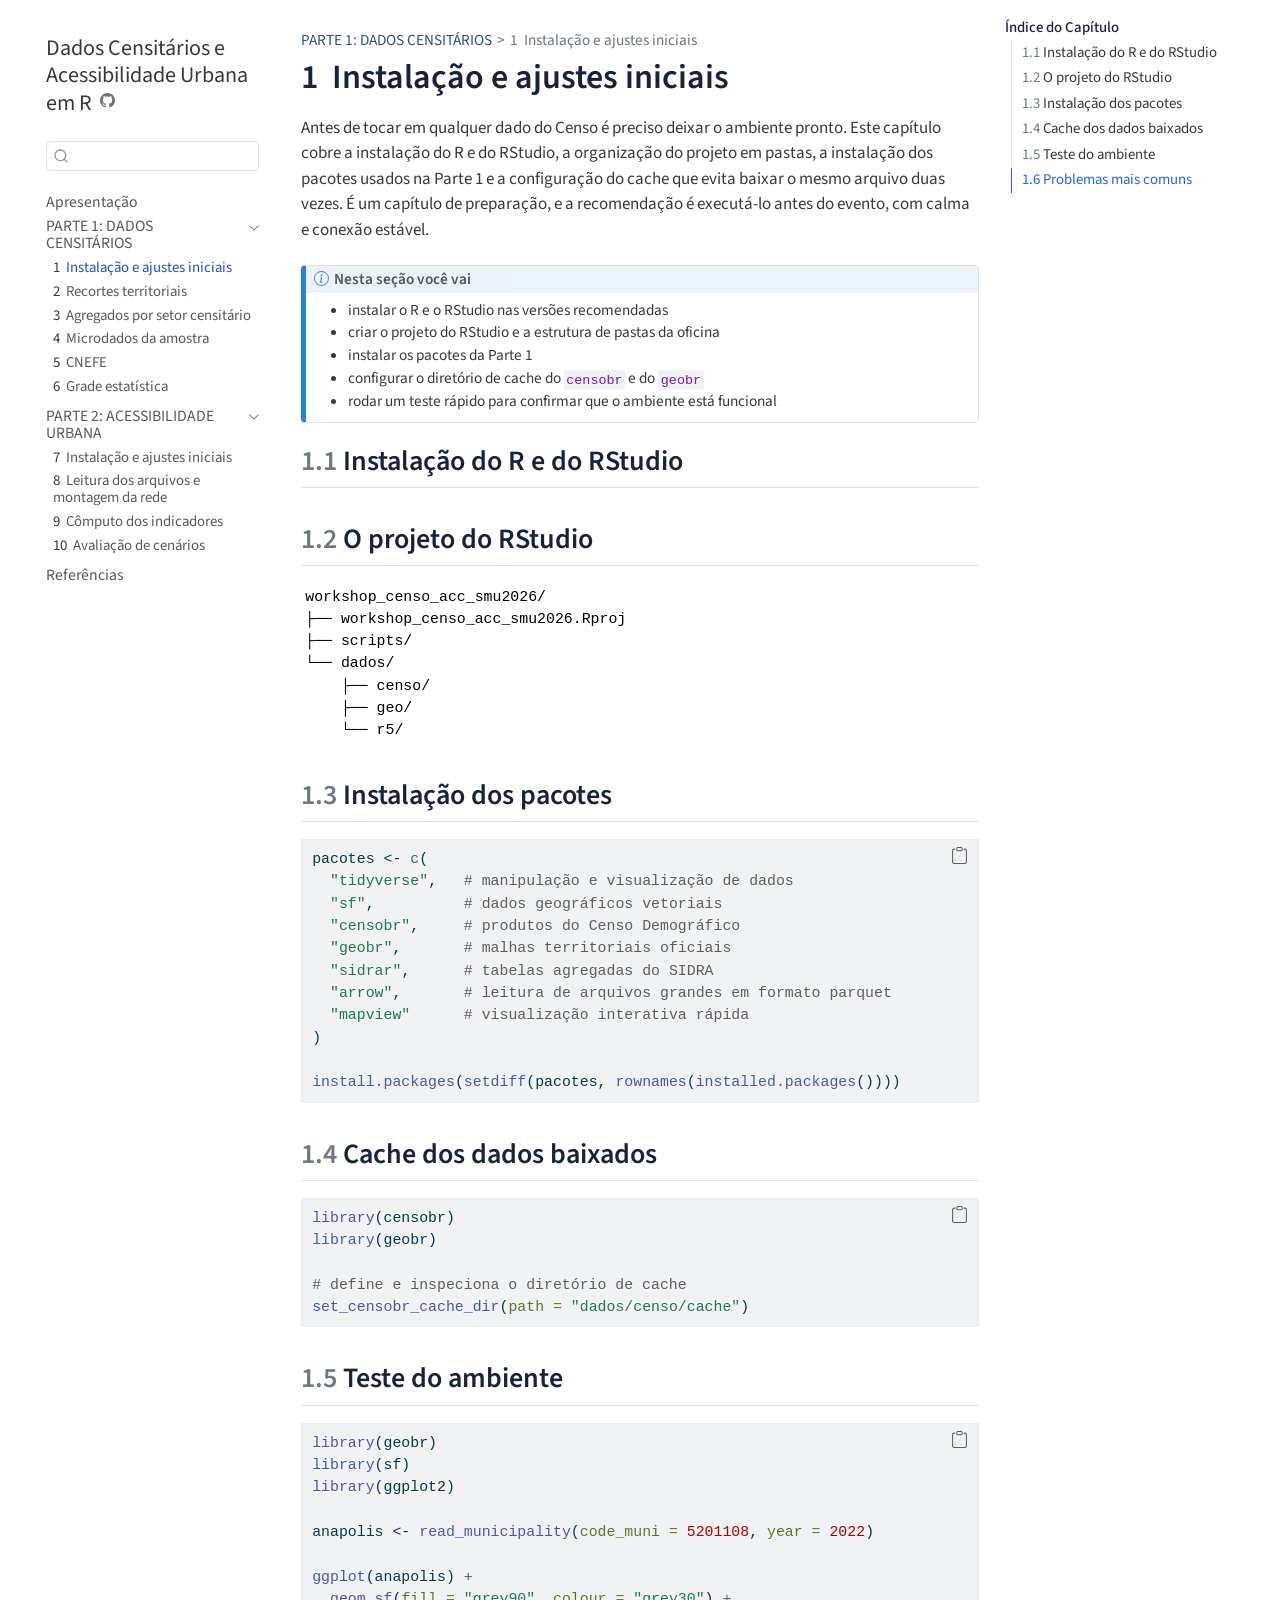
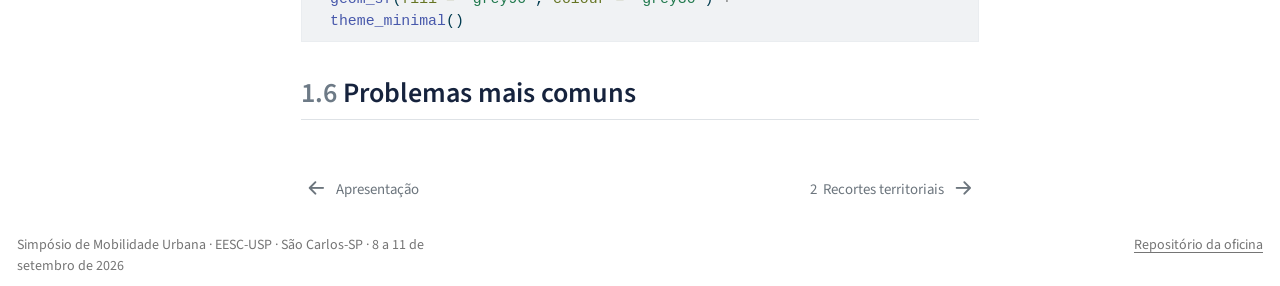
==== docs/1-instalacao.html @ e93c13a1 "feat: estrutura inicial do book da oficina de dados censitarios e acessibilidade Cria o Quarto Book " ====
<!DOCTYPE html>
<html xmlns="http://www.w3.org/1999/xhtml" lang="pt-BR" xml:lang="pt-BR"><head>

<meta charset="utf-8">
<meta name="generator" content="quarto-1.9.38">

<meta name="viewport" content="width=device-width, initial-scale=1.0, user-scalable=yes">


<title>1&nbsp; Instalação e ajustes iniciais – Dados Censitários e Acessibilidade Urbana em R</title>
<style>
/* Default styles provided by pandoc.
** See https://pandoc.org/MANUAL.html#variables-for-html for config info.
*/
code{white-space: pre-wrap;}
span.smallcaps{font-variant: small-caps;}
div.columns{display: flex; gap: min(4vw, 1.5em);}
div.column{flex: auto; overflow-x: auto;}
div.hanging-indent{margin-left: 1.5em; text-indent: -1.5em;}
ul.task-list{list-style: none;}
ul.task-list li input[type="checkbox"] {
  width: 0.8em;
  margin: 0 0.8em 0.2em -1em; /* quarto-specific, see https://github.com/quarto-dev/quarto-cli/issues/4556 */ 
  vertical-align: middle;
}
/* CSS for syntax highlighting */
html { -webkit-text-size-adjust: 100%; }
pre > code.sourceCode { white-space: pre; position: relative; }
pre > code.sourceCode > span { display: inline-block; line-height: 1.25; }
pre > code.sourceCode > span:empty { height: 1.2em; }
.sourceCode { overflow: visible; }
code.sourceCode > span { color: inherit; text-decoration: inherit; }
div.sourceCode { margin: 1em 0; }
pre.sourceCode { margin: 0; }
@media screen {
div.sourceCode { overflow: auto; }
}
@media print {
pre > code.sourceCode { white-space: pre-wrap; }
pre > code.sourceCode > span { text-indent: -5em; padding-left: 5em; }
}
pre.numberSource code
  { counter-reset: source-line 0; }
pre.numberSource code > span
  { position: relative; left: -4em; counter-increment: source-line; }
pre.numberSource code > span > a:first-child::before
  { content: counter(source-line);
    position: relative; left: -1em; text-align: right; vertical-align: baseline;
    border: none; display: inline-block;
    -webkit-touch-callout: none; -webkit-user-select: none;
    -khtml-user-select: none; -moz-user-select: none;
    -ms-user-select: none; user-select: none;
    padding: 0 4px; width: 4em;
  }
pre.numberSource { margin-left: 3em;  padding-left: 4px; }
div.sourceCode
  {   }
@media screen {
pre > code.sourceCode > span > a:first-child::before { text-decoration: underline; }
}
</style>


<script src="site_libs/quarto-nav/quarto-nav.js"></script>
<script src="site_libs/quarto-nav/headroom.min.js"></script>
<script src="site_libs/clipboard/clipboard.min.js"></script>
<script src="site_libs/quarto-search/autocomplete.umd.js"></script>
<script src="site_libs/quarto-search/fuse.min.js"></script>
<script src="site_libs/quarto-search/quarto-search.js"></script>
<meta name="quarto:offset" content="./">
<link href="./2-recortes-territoriais.html" rel="next">
<link href="./index.html" rel="prev">
<script src="site_libs/quarto-html/quarto.js" type="module"></script>
<script src="site_libs/quarto-html/tabsets/tabsets.js" type="module"></script>
<script src="site_libs/quarto-html/popper.min.js"></script>
<script src="site_libs/quarto-html/tippy.umd.min.js"></script>
<script src="site_libs/quarto-html/anchor.min.js"></script>
<link href="site_libs/quarto-html/tippy.css" rel="stylesheet">
<link href="site_libs/quarto-html/quarto-syntax-highlighting-15634bcf2e68342d4ad2dfa704d543f6.css" rel="stylesheet" id="quarto-text-highlighting-styles">
<script src="site_libs/bootstrap/bootstrap.min.js"></script>
<link href="site_libs/bootstrap/bootstrap-icons.css" rel="stylesheet">
<link href="site_libs/bootstrap/bootstrap-ec8eff129d6f50c8392963982e963180.min.css" rel="stylesheet" append-hash="true" id="quarto-bootstrap" data-mode="light">
<script id="quarto-search-options" type="application/json">{
  "location": "sidebar",
  "copy-button": false,
  "collapse-after": 3,
  "panel-placement": "start",
  "type": "textbox",
  "limit": 50,
  "keyboard-shortcut": [
    "f",
    "/",
    "s"
  ],
  "show-item-context": false,
  "language": {
    "search-no-results-text": "Nenhum resultado",
    "search-matching-documents-text": "documentos correspondentes",
    "search-copy-link-title": "Copiar link para a busca",
    "search-hide-matches-text": "Esconder correspondências adicionais",
    "search-more-match-text": "mais correspondência neste documento",
    "search-more-matches-text": "mais correspondências neste documento",
    "search-clear-button-title": "Limpar",
    "search-text-placeholder": "",
    "search-detached-cancel-button-title": "Cancelar",
    "search-submit-button-title": "Enviar",
    "search-label": "Procurar"
  }
}</script>


<link rel="stylesheet" href="custom.css">
<meta property="og:title" content="1&nbsp; Instalação e ajustes iniciais – Dados Censitários e Acessibilidade Urbana em R">
<meta property="og:description" content="">
<meta property="og:image" content="https://pedreirajr.github.io/workshop_censo_acc_smu2026/img/logo_smu.png">
<meta property="og:site_name" content="Dados Censitários e Acessibilidade Urbana em R">
<meta property="og:image:height" content="409">
<meta property="og:image:width" content="1703">
</head>

<body class="nav-sidebar floating quarto-light">

<div id="quarto-search-results"></div>
  <header id="quarto-header" class="headroom fixed-top">
  <nav class="quarto-secondary-nav">
    <div class="container-fluid d-flex">
      <button type="button" class="quarto-btn-toggle btn" data-bs-toggle="collapse" role="button" data-bs-target=".quarto-sidebar-collapse-item" aria-controls="quarto-sidebar" aria-expanded="false" aria-label="Alternar barra lateral" onclick="if (window.quartoToggleHeadroom) { window.quartoToggleHeadroom(); }">
        <i class="bi bi-layout-text-sidebar-reverse"></i>
      </button>
        <nav class="quarto-page-breadcrumbs" aria-label="breadcrumb"><ol class="breadcrumb"><li class="breadcrumb-item"><a href="./1-instalacao.html">PARTE 1: DADOS CENSITÁRIOS</a></li><li class="breadcrumb-item"><a href="./1-instalacao.html"><span class="chapter-number">1</span>&nbsp; <span class="chapter-title">Instalação e ajustes iniciais</span></a></li></ol></nav>
        <a class="flex-grow-1" role="navigation" data-bs-toggle="collapse" data-bs-target=".quarto-sidebar-collapse-item" aria-controls="quarto-sidebar" aria-expanded="false" aria-label="Alternar barra lateral" onclick="if (window.quartoToggleHeadroom) { window.quartoToggleHeadroom(); }">      
        </a>
      <button type="button" class="btn quarto-search-button" aria-label="Procurar" onclick="window.quartoOpenSearch();">
        <i class="bi bi-search"></i>
      </button>
    </div>
  </nav>
</header>
<!-- content -->
<div id="quarto-content" class="quarto-container page-columns page-rows-contents page-layout-article">
<!-- sidebar -->
  <nav id="quarto-sidebar" class="sidebar collapse collapse-horizontal quarto-sidebar-collapse-item sidebar-navigation floating overflow-auto">
    <div class="pt-lg-2 mt-2 text-left sidebar-header">
    <div class="sidebar-title mb-0 py-0">
      <a href="./">Dados Censitários e Acessibilidade Urbana em R</a> 
        <div class="sidebar-tools-main">
    <a href="https://github.com/pedreirajr/workshop_censo_acc_smu2026" title="Código fonte" class="quarto-navigation-tool px-1" aria-label="Código fonte"><i class="bi bi-github"></i></a>
</div>
    </div>
      </div>
        <div class="mt-2 flex-shrink-0 align-items-center">
        <div class="sidebar-search">
        <div id="quarto-search" class="" title="Procurar"></div>
        </div>
        </div>
    <div class="sidebar-menu-container"> 
    <ul class="list-unstyled mt-1">
        <li class="sidebar-item">
  <div class="sidebar-item-container"> 
  <a href="./index.html" class="sidebar-item-text sidebar-link">
 <span class="menu-text">Apresentação</span></a>
  </div>
</li>
        <li class="sidebar-item sidebar-item-section">
      <div class="sidebar-item-container"> 
            <a class="sidebar-item-text sidebar-link text-start" data-bs-toggle="collapse" data-bs-target="#quarto-sidebar-section-1" role="navigation" aria-expanded="true">
 <span class="menu-text">PARTE 1: DADOS CENSITÁRIOS</span></a>
          <a class="sidebar-item-toggle text-start" data-bs-toggle="collapse" data-bs-target="#quarto-sidebar-section-1" role="navigation" aria-expanded="true" aria-label="Alternar seção">
            <i class="bi bi-chevron-right ms-2"></i>
          </a> 
      </div>
      <ul id="quarto-sidebar-section-1" class="collapse list-unstyled sidebar-section depth1 show">  
          <li class="sidebar-item">
  <div class="sidebar-item-container"> 
  <a href="./1-instalacao.html" class="sidebar-item-text sidebar-link active">
 <span class="menu-text"><span class="chapter-number">1</span>&nbsp; <span class="chapter-title">Instalação e ajustes iniciais</span></span></a>
  </div>
</li>
          <li class="sidebar-item">
  <div class="sidebar-item-container"> 
  <a href="./2-recortes-territoriais.html" class="sidebar-item-text sidebar-link">
 <span class="menu-text"><span class="chapter-number">2</span>&nbsp; <span class="chapter-title">Recortes territoriais</span></span></a>
  </div>
</li>
          <li class="sidebar-item">
  <div class="sidebar-item-container"> 
  <a href="./3-agregados.html" class="sidebar-item-text sidebar-link">
 <span class="menu-text"><span class="chapter-number">3</span>&nbsp; <span class="chapter-title">Agregados por setor censitário</span></span></a>
  </div>
</li>
          <li class="sidebar-item">
  <div class="sidebar-item-container"> 
  <a href="./4-microdados.html" class="sidebar-item-text sidebar-link">
 <span class="menu-text"><span class="chapter-number">4</span>&nbsp; <span class="chapter-title">Microdados da amostra</span></span></a>
  </div>
</li>
          <li class="sidebar-item">
  <div class="sidebar-item-container"> 
  <a href="./5-cnefe.html" class="sidebar-item-text sidebar-link">
 <span class="menu-text"><span class="chapter-number">5</span>&nbsp; <span class="chapter-title">CNEFE</span></span></a>
  </div>
</li>
          <li class="sidebar-item">
  <div class="sidebar-item-container"> 
  <a href="./6-grade-estatistica.html" class="sidebar-item-text sidebar-link">
 <span class="menu-text"><span class="chapter-number">6</span>&nbsp; <span class="chapter-title">Grade estatística</span></span></a>
  </div>
</li>
      </ul>
  </li>
        <li class="sidebar-item sidebar-item-section">
      <div class="sidebar-item-container"> 
            <a class="sidebar-item-text sidebar-link text-start" data-bs-toggle="collapse" data-bs-target="#quarto-sidebar-section-2" role="navigation" aria-expanded="true">
 <span class="menu-text">PARTE 2: ACESSIBILIDADE URBANA</span></a>
          <a class="sidebar-item-toggle text-start" data-bs-toggle="collapse" data-bs-target="#quarto-sidebar-section-2" role="navigation" aria-expanded="true" aria-label="Alternar seção">
            <i class="bi bi-chevron-right ms-2"></i>
          </a> 
      </div>
      <ul id="quarto-sidebar-section-2" class="collapse list-unstyled sidebar-section depth1 show">  
          <li class="sidebar-item">
  <div class="sidebar-item-container"> 
  <a href="./7-instalacao-r5r.html" class="sidebar-item-text sidebar-link">
 <span class="menu-text"><span class="chapter-number">7</span>&nbsp; <span class="chapter-title">Instalação e ajustes iniciais</span></span></a>
  </div>
</li>
          <li class="sidebar-item">
  <div class="sidebar-item-container"> 
  <a href="./8-rede.html" class="sidebar-item-text sidebar-link">
 <span class="menu-text"><span class="chapter-number">8</span>&nbsp; <span class="chapter-title">Leitura dos arquivos e montagem da rede</span></span></a>
  </div>
</li>
          <li class="sidebar-item">
  <div class="sidebar-item-container"> 
  <a href="./9-indicadores.html" class="sidebar-item-text sidebar-link">
 <span class="menu-text"><span class="chapter-number">9</span>&nbsp; <span class="chapter-title">Cômputo dos indicadores</span></span></a>
  </div>
</li>
          <li class="sidebar-item">
  <div class="sidebar-item-container"> 
  <a href="./10-cenarios.html" class="sidebar-item-text sidebar-link">
 <span class="menu-text"><span class="chapter-number">10</span>&nbsp; <span class="chapter-title">Avaliação de cenários</span></span></a>
  </div>
</li>
      </ul>
  </li>
        <li class="sidebar-item">
  <div class="sidebar-item-container"> 
  <a href="./referencias.html" class="sidebar-item-text sidebar-link">
 <span class="menu-text">Referências</span></a>
  </div>
</li>
    </ul>
    </div>
</nav>
<div id="quarto-sidebar-glass" class="quarto-sidebar-collapse-item" data-bs-toggle="collapse" data-bs-target=".quarto-sidebar-collapse-item"></div>
<!-- margin-sidebar -->
    <div id="quarto-margin-sidebar" class="sidebar margin-sidebar">
        <nav id="TOC" role="doc-toc" class="toc-active">
    <h2 id="toc-title">Índice do Capítulo</h2>
   
  <ul>
  <li><a href="#instalação-do-r-e-do-rstudio" id="toc-instalação-do-r-e-do-rstudio" class="nav-link active" data-scroll-target="#instalação-do-r-e-do-rstudio"><span class="header-section-number">1.1</span> Instalação do R e do RStudio</a></li>
  <li><a href="#o-projeto-do-rstudio" id="toc-o-projeto-do-rstudio" class="nav-link" data-scroll-target="#o-projeto-do-rstudio"><span class="header-section-number">1.2</span> O projeto do RStudio</a></li>
  <li><a href="#instalação-dos-pacotes" id="toc-instalação-dos-pacotes" class="nav-link" data-scroll-target="#instalação-dos-pacotes"><span class="header-section-number">1.3</span> Instalação dos pacotes</a></li>
  <li><a href="#cache-dos-dados-baixados" id="toc-cache-dos-dados-baixados" class="nav-link" data-scroll-target="#cache-dos-dados-baixados"><span class="header-section-number">1.4</span> Cache dos dados baixados</a></li>
  <li><a href="#teste-do-ambiente" id="toc-teste-do-ambiente" class="nav-link" data-scroll-target="#teste-do-ambiente"><span class="header-section-number">1.5</span> Teste do ambiente</a></li>
  <li><a href="#problemas-mais-comuns" id="toc-problemas-mais-comuns" class="nav-link" data-scroll-target="#problemas-mais-comuns"><span class="header-section-number">1.6</span> Problemas mais comuns</a></li>
  </ul>
</nav>
    </div>
<!-- main -->
<main class="content" id="quarto-document-content">

<header id="title-block-header" class="quarto-title-block default"><nav class="quarto-page-breadcrumbs quarto-title-breadcrumbs d-none d-lg-block" aria-label="breadcrumb"><ol class="breadcrumb"><li class="breadcrumb-item"><a href="./1-instalacao.html">PARTE 1: DADOS CENSITÁRIOS</a></li><li class="breadcrumb-item"><a href="./1-instalacao.html"><span class="chapter-number">1</span>&nbsp; <span class="chapter-title">Instalação e ajustes iniciais</span></a></li></ol></nav>
<div class="quarto-title">
<h1 class="title"><span class="chapter-number">1</span>&nbsp; <span class="chapter-title">Instalação e ajustes iniciais</span></h1>
</div>



<div class="quarto-title-meta">

    
  
    
  </div>
  


</header>


<p>Antes de tocar em qualquer dado do Censo é preciso deixar o ambiente pronto. Este capítulo cobre a instalação do R e do RStudio, a organização do projeto em pastas, a instalação dos pacotes usados na Parte 1 e a configuração do cache que evita baixar o mesmo arquivo duas vezes. É um capítulo de preparação, e a recomendação é executá-lo antes do evento, com calma e conexão estável.</p>
<div class="callout callout-style-default callout-note callout-titled">
<div class="callout-header d-flex align-content-center">
<div class="callout-icon-container">
<i class="callout-icon"></i>
</div>
<div class="callout-title-container flex-fill">
<span class="screen-reader-only">Nota</span>Nesta seção você vai
</div>
</div>
<div class="callout-body-container callout-body">
<ul>
<li>instalar o R e o RStudio nas versões recomendadas</li>
<li>criar o projeto do RStudio e a estrutura de pastas da oficina</li>
<li>instalar os pacotes da Parte 1</li>
<li>configurar o diretório de cache do <code>censobr</code> e do <code>geobr</code></li>
<li>rodar um teste rápido para confirmar que o ambiente está funcional</li>
</ul>
</div>
</div>
<section id="instalação-do-r-e-do-rstudio" class="level2" data-number="1.1">
<h2 data-number="1.1" class="anchored" data-anchor-id="instalação-do-r-e-do-rstudio"><span class="header-section-number">1.1</span> Instalação do R e do RStudio</h2>
<!-- ESBOÇO: links de download do CRAN e do Posit, versões mínimas recomendadas, ordem de
     instalação (R antes do RStudio) e observação sobre usuários de Windows com Rtools. Uma
     figura da tela inicial do RStudio com os quatro painéis identificados. -->
</section>
<section id="o-projeto-do-rstudio" class="level2" data-number="1.2">
<h2 data-number="1.2" class="anchored" data-anchor-id="o-projeto-do-rstudio"><span class="header-section-number">1.2</span> O projeto do RStudio</h2>
<!-- ESBOÇO: por que trabalhar dentro de um projeto (caminhos relativos, diretório de trabalho
     estável, reprodutibilidade). Como abrir o .Rproj da oficina. Estrutura de pastas esperada,
     com dados/censo, dados/geo, dados/r5 e scripts/. -->
<pre><code>workshop_censo_acc_smu2026/
├── workshop_censo_acc_smu2026.Rproj
├── scripts/
└── dados/
    ├── censo/
    ├── geo/
    └── r5/</code></pre>
</section>
<section id="instalação-dos-pacotes" class="level2" data-number="1.3">
<h2 data-number="1.3" class="anchored" data-anchor-id="instalação-dos-pacotes"><span class="header-section-number">1.3</span> Instalação dos pacotes</h2>
<!-- ESBOÇO: bloco único de instalação, com uma frase sobre o papel de cada pacote. Alertar sobre
     a instalação do sf no Windows e no Linux (dependências GDAL/GEOS/PROJ). -->
<div class="code-copy-outer-scaffold"><div class="sourceCode" id="cb2"><pre class="sourceCode r code-with-copy"><code class="sourceCode r"><span id="cb2-1"><a href="#cb2-1" aria-hidden="true" tabindex="-1"></a>pacotes <span class="ot">&lt;-</span> <span class="fu">c</span>(</span>
<span id="cb2-2"><a href="#cb2-2" aria-hidden="true" tabindex="-1"></a>  <span class="st">"tidyverse"</span>,   <span class="co"># manipulação e visualização de dados</span></span>
<span id="cb2-3"><a href="#cb2-3" aria-hidden="true" tabindex="-1"></a>  <span class="st">"sf"</span>,          <span class="co"># dados geográficos vetoriais</span></span>
<span id="cb2-4"><a href="#cb2-4" aria-hidden="true" tabindex="-1"></a>  <span class="st">"censobr"</span>,     <span class="co"># produtos do Censo Demográfico</span></span>
<span id="cb2-5"><a href="#cb2-5" aria-hidden="true" tabindex="-1"></a>  <span class="st">"geobr"</span>,       <span class="co"># malhas territoriais oficiais</span></span>
<span id="cb2-6"><a href="#cb2-6" aria-hidden="true" tabindex="-1"></a>  <span class="st">"sidrar"</span>,      <span class="co"># tabelas agregadas do SIDRA</span></span>
<span id="cb2-7"><a href="#cb2-7" aria-hidden="true" tabindex="-1"></a>  <span class="st">"arrow"</span>,       <span class="co"># leitura de arquivos grandes em formato parquet</span></span>
<span id="cb2-8"><a href="#cb2-8" aria-hidden="true" tabindex="-1"></a>  <span class="st">"mapview"</span>      <span class="co"># visualização interativa rápida</span></span>
<span id="cb2-9"><a href="#cb2-9" aria-hidden="true" tabindex="-1"></a>)</span>
<span id="cb2-10"><a href="#cb2-10" aria-hidden="true" tabindex="-1"></a></span>
<span id="cb2-11"><a href="#cb2-11" aria-hidden="true" tabindex="-1"></a><span class="fu">install.packages</span>(<span class="fu">setdiff</span>(pacotes, <span class="fu">rownames</span>(<span class="fu">installed.packages</span>())))</span></code></pre></div><button title="Copiar para a área de transferência" class="code-copy-button"><i class="bi"></i></button></div>
</section>
<section id="cache-dos-dados-baixados" class="level2" data-number="1.4">
<h2 data-number="1.4" class="anchored" data-anchor-id="cache-dos-dados-baixados"><span class="header-section-number">1.4</span> Cache dos dados baixados</h2>
<!-- ESBOÇO: explicar que censobr e geobr guardam os arquivos baixados em cache local, o que
     evita repetir downloads pesados a cada execução. Mostrar como definir e inspecionar o
     diretório de cache e como limpá-lo quando necessário. -->
<div class="code-copy-outer-scaffold"><div class="sourceCode" id="cb3"><pre class="sourceCode r code-with-copy"><code class="sourceCode r"><span id="cb3-1"><a href="#cb3-1" aria-hidden="true" tabindex="-1"></a><span class="fu">library</span>(censobr)</span>
<span id="cb3-2"><a href="#cb3-2" aria-hidden="true" tabindex="-1"></a><span class="fu">library</span>(geobr)</span>
<span id="cb3-3"><a href="#cb3-3" aria-hidden="true" tabindex="-1"></a></span>
<span id="cb3-4"><a href="#cb3-4" aria-hidden="true" tabindex="-1"></a><span class="co"># define e inspeciona o diretório de cache</span></span>
<span id="cb3-5"><a href="#cb3-5" aria-hidden="true" tabindex="-1"></a><span class="fu">set_censobr_cache_dir</span>(<span class="at">path =</span> <span class="st">"dados/censo/cache"</span>)</span></code></pre></div><button title="Copiar para a área de transferência" class="code-copy-button"><i class="bi"></i></button></div>
</section>
<section id="teste-do-ambiente" class="level2" data-number="1.5">
<h2 data-number="1.5" class="anchored" data-anchor-id="teste-do-ambiente"><span class="header-section-number">1.5</span> Teste do ambiente</h2>
<!-- ESBOÇO: um chunk curto que baixa a malha municipal de Goiás e plota Anápolis. Se o mapa
     aparecer, o ambiente está pronto. Incluir mensagem sobre o tempo esperado do primeiro
     download. -->
<div class="code-copy-outer-scaffold"><div class="sourceCode" id="cb4"><pre class="sourceCode r code-with-copy"><code class="sourceCode r"><span id="cb4-1"><a href="#cb4-1" aria-hidden="true" tabindex="-1"></a><span class="fu">library</span>(geobr)</span>
<span id="cb4-2"><a href="#cb4-2" aria-hidden="true" tabindex="-1"></a><span class="fu">library</span>(sf)</span>
<span id="cb4-3"><a href="#cb4-3" aria-hidden="true" tabindex="-1"></a><span class="fu">library</span>(ggplot2)</span>
<span id="cb4-4"><a href="#cb4-4" aria-hidden="true" tabindex="-1"></a></span>
<span id="cb4-5"><a href="#cb4-5" aria-hidden="true" tabindex="-1"></a>anapolis <span class="ot">&lt;-</span> <span class="fu">read_municipality</span>(<span class="at">code_muni =</span> <span class="dv">5201108</span>, <span class="at">year =</span> <span class="dv">2022</span>)</span>
<span id="cb4-6"><a href="#cb4-6" aria-hidden="true" tabindex="-1"></a></span>
<span id="cb4-7"><a href="#cb4-7" aria-hidden="true" tabindex="-1"></a><span class="fu">ggplot</span>(anapolis) <span class="sc">+</span></span>
<span id="cb4-8"><a href="#cb4-8" aria-hidden="true" tabindex="-1"></a>  <span class="fu">geom_sf</span>(<span class="at">fill =</span> <span class="st">"grey90"</span>, <span class="at">colour =</span> <span class="st">"grey30"</span>) <span class="sc">+</span></span>
<span id="cb4-9"><a href="#cb4-9" aria-hidden="true" tabindex="-1"></a>  <span class="fu">theme_minimal</span>()</span></code></pre></div><button title="Copiar para a área de transferência" class="code-copy-button"><i class="bi"></i></button></div>
</section>
<section id="problemas-mais-comuns" class="level2" data-number="1.6">
<h2 data-number="1.6" class="anchored" data-anchor-id="problemas-mais-comuns"><span class="header-section-number">1.6</span> Problemas mais comuns</h2>
<!-- ESBOÇO: tabela de erro observado e solução, cobrindo falha de compilação do sf, proxy
     institucional bloqueando download, versão antiga do R e falta de espaço em disco. -->


</section>

</main> <!-- /main -->
<script id="quarto-html-after-body" type="application/javascript">
  window.document.addEventListener("DOMContentLoaded", function (event) {
    const icon = "";
    const anchorJS = new window.AnchorJS();
    anchorJS.options = {
      placement: 'right',
      icon: icon
    };
    anchorJS.add('.anchored');
    const isCodeAnnotation = (el) => {
      for (const clz of el.classList) {
        if (clz.startsWith('code-annotation-')) {                     
          return true;
        }
      }
      return false;
    }
    const onCopySuccess = function(e) {
      // button target
      const button = e.trigger;
      // don't keep focus
      button.blur();
      // flash "checked"
      button.classList.add('code-copy-button-checked');
      var currentTitle = button.getAttribute("title");
      button.setAttribute("title", "Copiada");
      let tooltip;
      if (window.bootstrap) {
        button.setAttribute("data-bs-toggle", "tooltip");
        button.setAttribute("data-bs-placement", "left");
        button.setAttribute("data-bs-title", "Copiada");
        tooltip = new bootstrap.Tooltip(button, 
          { trigger: "manual", 
            customClass: "code-copy-button-tooltip",
            offset: [0, -8]});
        tooltip.show();    
      }
      setTimeout(function() {
        if (tooltip) {
          tooltip.hide();
          button.removeAttribute("data-bs-title");
          button.removeAttribute("data-bs-toggle");
          button.removeAttribute("data-bs-placement");
        }
        button.setAttribute("title", currentTitle);
        button.classList.remove('code-copy-button-checked');
      }, 1000);
      // clear code selection
      e.clearSelection();
    }
    const getTextToCopy = function(trigger) {
      const outerScaffold = trigger.parentElement.cloneNode(true);
      const codeEl = outerScaffold.querySelector('code');
      for (const childEl of codeEl.children) {
        if (isCodeAnnotation(childEl)) {
          childEl.remove();
        }
      }
      return codeEl.innerText;
    }
    const clipboard = new window.ClipboardJS('.code-copy-button:not([data-in-quarto-modal])', {
      text: getTextToCopy
    });
    clipboard.on('success', onCopySuccess);
    if (window.document.getElementById('quarto-embedded-source-code-modal')) {
      const clipboardModal = new window.ClipboardJS('.code-copy-button[data-in-quarto-modal]', {
        text: getTextToCopy,
        container: window.document.getElementById('quarto-embedded-source-code-modal')
      });
      clipboardModal.on('success', onCopySuccess);
    }
      var localhostRegex = new RegExp(/^(?:http|https):\/\/localhost\:?[0-9]*\//);
      var mailtoRegex = new RegExp(/^mailto:/);
        var filterRegex = new RegExp("https:\/\/pedreirajr\.github\.io\/workshop_censo_acc_smu2026\/");
      var isInternal = (href) => {
          return filterRegex.test(href) || localhostRegex.test(href) || mailtoRegex.test(href);
      }
      // Inspect non-navigation links and adorn them if external
     var links = window.document.querySelectorAll('a[href]:not(.nav-link):not(.navbar-brand):not(.toc-action):not(.sidebar-link):not(.sidebar-item-toggle):not(.pagination-link):not(.no-external):not([aria-hidden]):not(.dropdown-item):not(.quarto-navigation-tool):not(.about-link)');
      for (var i=0; i<links.length; i++) {
        const link = links[i];
        if (!isInternal(link.href)) {
          // undo the damage that might have been done by quarto-nav.js in the case of
          // links that we want to consider external
          if (link.dataset.originalHref !== undefined) {
            link.href = link.dataset.originalHref;
          }
            // target, if specified
            link.setAttribute("target", "_blank");
            if (link.getAttribute("rel") === null) {
              link.setAttribute("rel", "noopener");
            }
        }
      }
    function tippyHover(el, contentFn, onTriggerFn, onUntriggerFn) {
      const config = {
        allowHTML: true,
        maxWidth: 500,
        delay: 100,
        arrow: false,
        appendTo: function(el) {
            return el.parentElement;
        },
        interactive: true,
        interactiveBorder: 10,
        theme: 'quarto',
        placement: 'bottom-start',
      };
      if (contentFn) {
        config.content = contentFn;
      }
      if (onTriggerFn) {
        config.onTrigger = onTriggerFn;
      }
      if (onUntriggerFn) {
        config.onUntrigger = onUntriggerFn;
      }
      window.tippy(el, config); 
    }
    const noterefs = window.document.querySelectorAll('a[role="doc-noteref"]');
    for (var i=0; i<noterefs.length; i++) {
      const ref = noterefs[i];
      tippyHover(ref, function() {
        // use id or data attribute instead here
        let href = ref.getAttribute('data-footnote-href') || ref.getAttribute('href');
        try { href = new URL(href).hash; } catch {}
        const id = href.replace(/^#\/?/, "");
        const note = window.document.getElementById(id);
        if (note) {
          return note.innerHTML;
        } else {
          return "";
        }
      });
    }
    const xrefs = window.document.querySelectorAll('a.quarto-xref');
    const processXRef = (id, note) => {
      // Strip column container classes
      const stripColumnClz = (el) => {
        el.classList.remove("page-full", "page-columns");
        if (el.children) {
          for (const child of el.children) {
            stripColumnClz(child);
          }
        }
      }
      stripColumnClz(note)
      if (id === null || id.startsWith('sec-')) {
        // Special case sections, only their first couple elements
        const container = document.createElement("div");
        if (note.children && note.children.length > 2) {
          container.appendChild(note.children[0].cloneNode(true));
          for (let i = 1; i < note.children.length; i++) {
            const child = note.children[i];
            if (child.tagName === "P" && child.innerText === "") {
              continue;
            } else {
              container.appendChild(child.cloneNode(true));
              break;
            }
          }
          if (window.Quarto?.typesetMath) {
            window.Quarto.typesetMath(container);
          }
          return container.innerHTML
        } else {
          if (window.Quarto?.typesetMath) {
            window.Quarto.typesetMath(note);
          }
          return note.innerHTML;
        }
      } else {
        // Remove any anchor links if they are present
        const anchorLink = note.querySelector('a.anchorjs-link');
        if (anchorLink) {
          anchorLink.remove();
        }
        if (window.Quarto?.typesetMath) {
          window.Quarto.typesetMath(note);
        }
        if (note.classList.contains("callout")) {
          return note.outerHTML;
        } else {
          return note.innerHTML;
        }
      }
    }
    for (var i=0; i<xrefs.length; i++) {
      const xref = xrefs[i];
      tippyHover(xref, undefined, function(instance) {
        instance.disable();
        let url = xref.getAttribute('href');
        let hash = undefined; 
        if (url.startsWith('#')) {
          hash = url;
        } else {
          try { hash = new URL(url).hash; } catch {}
        }
        if (hash) {
          const id = hash.replace(/^#\/?/, "");
          const note = window.document.getElementById(id);
          if (note !== null) {
            try {
              const html = processXRef(id, note.cloneNode(true));
              instance.setContent(html);
            } finally {
              instance.enable();
              instance.show();
            }
          } else {
            // See if we can fetch this
            fetch(url.split('#')[0])
            .then(res => res.text())
            .then(html => {
              const parser = new DOMParser();
              const htmlDoc = parser.parseFromString(html, "text/html");
              const note = htmlDoc.getElementById(id);
              if (note !== null) {
                const html = processXRef(id, note);
                instance.setContent(html);
              } 
            }).finally(() => {
              instance.enable();
              instance.show();
            });
          }
        } else {
          // See if we can fetch a full url (with no hash to target)
          // This is a special case and we should probably do some content thinning / targeting
          fetch(url)
          .then(res => res.text())
          .then(html => {
            const parser = new DOMParser();
            const htmlDoc = parser.parseFromString(html, "text/html");
            const note = htmlDoc.querySelector('main.content');
            if (note !== null) {
              // This should only happen for chapter cross references
              // (since there is no id in the URL)
              // remove the first header
              if (note.children.length > 0 && note.children[0].tagName === "HEADER") {
                note.children[0].remove();
              }
              const html = processXRef(null, note);
              instance.setContent(html);
            } 
          }).finally(() => {
            instance.enable();
            instance.show();
          });
        }
      }, function(instance) {
      });
    }
        let selectedAnnoteEl;
        const selectorForAnnotation = ( cell, annotation) => {
          let cellAttr = 'data-code-cell="' + cell + '"';
          let lineAttr = 'data-code-annotation="' +  annotation + '"';
          const selector = 'span[' + cellAttr + '][' + lineAttr + ']';
          return selector;
        }
        const selectCodeLines = (annoteEl) => {
          const doc = window.document;
          const targetCell = annoteEl.getAttribute("data-target-cell");
          const targetAnnotation = annoteEl.getAttribute("data-target-annotation");
          const annoteSpan = window.document.querySelector(selectorForAnnotation(targetCell, targetAnnotation));
          const lines = annoteSpan.getAttribute("data-code-lines").split(",");
          const lineIds = lines.map((line) => {
            return targetCell + "-" + line;
          })
          let top = null;
          let height = null;
          let parent = null;
          if (lineIds.length > 0) {
              //compute the position of the single el (top and bottom and make a div)
              const el = window.document.getElementById(lineIds[0]);
              top = el.offsetTop;
              height = el.offsetHeight;
              parent = el.parentElement.parentElement;
            if (lineIds.length > 1) {
              const lastEl = window.document.getElementById(lineIds[lineIds.length - 1]);
              const bottom = lastEl.offsetTop + lastEl.offsetHeight;
              height = bottom - top;
            }
            if (top !== null && height !== null && parent !== null) {
              // cook up a div (if necessary) and position it 
              let div = window.document.getElementById("code-annotation-line-highlight");
              if (div === null) {
                div = window.document.createElement("div");
                div.setAttribute("id", "code-annotation-line-highlight");
                div.style.position = 'absolute';
                parent.appendChild(div);
              }
              div.style.top = top - 2 + "px";
              div.style.height = height + 4 + "px";
              div.style.left = 0;
              let gutterDiv = window.document.getElementById("code-annotation-line-highlight-gutter");
              if (gutterDiv === null) {
                gutterDiv = window.document.createElement("div");
                gutterDiv.setAttribute("id", "code-annotation-line-highlight-gutter");
                gutterDiv.style.position = 'absolute';
                const codeCell = window.document.getElementById(targetCell);
                const gutter = codeCell.querySelector('.code-annotation-gutter');
                gutter.appendChild(gutterDiv);
              }
              gutterDiv.style.top = top - 2 + "px";
              gutterDiv.style.height = height + 4 + "px";
            }
            selectedAnnoteEl = annoteEl;
          }
        };
        const unselectCodeLines = () => {
          const elementsIds = ["code-annotation-line-highlight", "code-annotation-line-highlight-gutter"];
          elementsIds.forEach((elId) => {
            const div = window.document.getElementById(elId);
            if (div) {
              div.remove();
            }
          });
          selectedAnnoteEl = undefined;
        };
          // Handle positioning of the toggle
      window.addEventListener(
        "resize",
        throttle(() => {
          elRect = undefined;
          if (selectedAnnoteEl) {
            selectCodeLines(selectedAnnoteEl);
          }
        }, 10)
      );
      function throttle(fn, ms) {
      let throttle = false;
      let timer;
        return (...args) => {
          if(!throttle) { // first call gets through
              fn.apply(this, args);
              throttle = true;
          } else { // all the others get throttled
              if(timer) clearTimeout(timer); // cancel #2
              timer = setTimeout(() => {
                fn.apply(this, args);
                timer = throttle = false;
              }, ms);
          }
        };
      }
        // Attach click handler to the DT
        const annoteDls = window.document.querySelectorAll('dt[data-target-cell]');
        for (const annoteDlNode of annoteDls) {
          annoteDlNode.addEventListener('click', (event) => {
            const clickedEl = event.target;
            if (clickedEl !== selectedAnnoteEl) {
              unselectCodeLines();
              const activeEl = window.document.querySelector('dt[data-target-cell].code-annotation-active');
              if (activeEl) {
                activeEl.classList.remove('code-annotation-active');
              }
              selectCodeLines(clickedEl);
              clickedEl.classList.add('code-annotation-active');
            } else {
              // Unselect the line
              unselectCodeLines();
              clickedEl.classList.remove('code-annotation-active');
            }
          });
        }
    const findCites = (el) => {
      const parentEl = el.parentElement;
      if (parentEl) {
        const cites = parentEl.dataset.cites;
        if (cites) {
          return {
            el,
            cites: cites.split(' ')
          };
        } else {
          return findCites(el.parentElement)
        }
      } else {
        return undefined;
      }
    };
    var bibliorefs = window.document.querySelectorAll('a[role="doc-biblioref"]');
    for (var i=0; i<bibliorefs.length; i++) {
      const ref = bibliorefs[i];
      const citeInfo = findCites(ref);
      if (citeInfo) {
        tippyHover(citeInfo.el, function() {
          var popup = window.document.createElement('div');
          citeInfo.cites.forEach(function(cite) {
            var citeDiv = window.document.createElement('div');
            citeDiv.classList.add('hanging-indent');
            citeDiv.classList.add('csl-entry');
            var biblioDiv = window.document.getElementById('ref-' + cite);
            if (biblioDiv) {
              citeDiv.innerHTML = biblioDiv.innerHTML;
            }
            popup.appendChild(citeDiv);
          });
          return popup.innerHTML;
        });
      }
    }
  });
  </script>
<nav class="page-navigation">
  <div class="nav-page nav-page-previous">
      <a href="./index.html" class="pagination-link" aria-label="Apresentação">
        <i class="bi bi-arrow-left-short"></i> <span class="nav-page-text">Apresentação</span>
      </a>          
  </div>
  <div class="nav-page nav-page-next">
      <a href="./2-recortes-territoriais.html" class="pagination-link" aria-label="Recortes territoriais">
        <span class="nav-page-text"><span class="chapter-number">2</span>&nbsp; <span class="chapter-title">Recortes territoriais</span></span> <i class="bi bi-arrow-right-short"></i>
      </a>
  </div>
</nav>
</div> <!-- /content -->
<footer class="footer">
  <div class="nav-footer">
    <div class="nav-footer-left">
<p>Simpósio de Mobilidade Urbana · EESC-USP · São Carlos-SP · 8 a 11 de setembro de 2026</p>
</div>   
    <div class="nav-footer-center">
      &nbsp;
    </div>
    <div class="nav-footer-right">
<p><a href="https://github.com/pedreirajr/workshop_censo_acc_smu2026">Repositório da oficina</a></p>
</div>
  </div>
</footer>




</body></html>
---- docs/site_libs/quarto-html/tippy.css ----
.tippy-box[data-animation=fade][data-state=hidden]{opacity:0}[data-tippy-root]{max-width:calc(100vw - 10px)}.tippy-box{position:relative;background-color:#333;color:#fff;border-radius:4px;font-size:14px;line-height:1.4;white-space:normal;outline:0;transition-property:transform,visibility,opacity}.tippy-box[data-placement^=top]>.tippy-arrow{bottom:0}.tippy-box[data-placement^=top]>.tippy-arrow:before{bottom:-7px;left:0;border-width:8px 8px 0;border-top-color:initial;transform-origin:center top}.tippy-box[data-placement^=bottom]>.tippy-arrow{top:0}.tippy-box[data-placement^=bottom]>.tippy-arrow:before{top:-7px;left:0;border-width:0 8px 8px;border-bottom-color:initial;transform-origin:center bottom}.tippy-box[data-placement^=left]>.tippy-arrow{right:0}.tippy-box[data-placement^=left]>.tippy-arrow:before{border-width:8px 0 8px 8px;border-left-color:initial;right:-7px;transform-origin:center left}.tippy-box[data-placement^=right]>.tippy-arrow{left:0}.tippy-box[data-placement^=right]>.tippy-arrow:before{left:-7px;border-width:8px 8px 8px 0;border-right-color:initial;transform-origin:center right}.tippy-box[data-inertia][data-state=visible]{transition-timing-function:cubic-bezier(.54,1.5,.38,1.11)}.tippy-arrow{width:16px;height:16px;color:#333}.tippy-arrow:before{content:"";position:absolute;border-color:transparent;border-style:solid}.tippy-content{position:relative;padding:5px 9px;z-index:1}
---- docs/site_libs/quarto-html/quarto-syntax-highlighting-15634bcf2e68342d4ad2dfa704d543f6.css ----
/* quarto syntax highlight colors */
:root {
  --quarto-hl-ot-color: #003B4F;
  --quarto-hl-at-color: #657422;
  --quarto-hl-ss-color: #20794D;
  --quarto-hl-an-color: #5E5E5E;
  --quarto-hl-fu-color: #4758AB;
  --quarto-hl-st-color: #20794D;
  --quarto-hl-cf-color: #003B4F;
  --quarto-hl-op-color: #5E5E5E;
  --quarto-hl-er-color: #AD0000;
  --quarto-hl-bn-color: #AD0000;
  --quarto-hl-al-color: #AD0000;
  --quarto-hl-va-color: #111111;
  --quarto-hl-bu-color: inherit;
  --quarto-hl-ex-color: inherit;
  --quarto-hl-pp-color: #AD0000;
  --quarto-hl-in-color: #5E5E5E;
  --quarto-hl-vs-color: #20794D;
  --quarto-hl-wa-color: #5E5E5E;
  --quarto-hl-do-color: #5E5E5E;
  --quarto-hl-im-color: #00769E;
  --quarto-hl-ch-color: #20794D;
  --quarto-hl-dt-color: #AD0000;
  --quarto-hl-fl-color: #AD0000;
  --quarto-hl-co-color: #5E5E5E;
  --quarto-hl-cv-color: #5E5E5E;
  --quarto-hl-cn-color: #8f5902;
  --quarto-hl-sc-color: #5E5E5E;
  --quarto-hl-dv-color: #AD0000;
  --quarto-hl-kw-color: #003B4F;
}

/* other quarto variables */
:root {
  --quarto-font-monospace: SFMono-Regular, Menlo, Monaco, Consolas, "Liberation Mono", "Courier New", monospace;
}

/* syntax highlight based on Pandoc's rules */
pre > code.sourceCode > span {
  color: #003B4F;
}

code.sourceCode > span {
  color: #003B4F;
}

div.sourceCode,
div.sourceCode pre.sourceCode {
  color: #003B4F;
}

/* Normal */
code span {
  color: #003B4F;
}

/* Alert */
code span.al {
  color: #AD0000;
  font-style: inherit;
}

/* Annotation */
code span.an {
  color: #5E5E5E;
  font-style: inherit;
}

/* Attribute */
code span.at {
  color: #657422;
  font-style: inherit;
}

/* BaseN */
code span.bn {
  color: #AD0000;
  font-style: inherit;
}

/* BuiltIn */
code span.bu {
  font-style: inherit;
}

/* ControlFlow */
code span.cf {
  color: #003B4F;
  font-weight: bold;
  font-style: inherit;
}

/* Char */
code span.ch {
  color: #20794D;
  font-style: inherit;
}

/* Constant */
code span.cn {
  color: #8f5902;
  font-style: inherit;
}

/* Comment */
code span.co {
  color: #5E5E5E;
  font-style: inherit;
}

/* CommentVar */
code span.cv {
  color: #5E5E5E;
  font-style: italic;
}

/* Documentation */
code span.do {
  color: #5E5E5E;
  font-style: italic;
}

/* DataType */
code span.dt {
  color: #AD0000;
  font-style: inherit;
}

/* DecVal */
code span.dv {
  color: #AD0000;
  font-style: inherit;
}

/* Error */
code span.er {
  color: #AD0000;
  font-style: inherit;
}

/* Extension */
code span.ex {
  font-style: inherit;
}

/* Float */
code span.fl {
  color: #AD0000;
  font-style: inherit;
}

/* Function */
code span.fu {
  color: #4758AB;
  font-style: inherit;
}

/* Import */
code span.im {
  color: #00769E;
  font-style: inherit;
}

/* Information */
code span.in {
  color: #5E5E5E;
  font-style: inherit;
}

/* Keyword */
code span.kw {
  color: #003B4F;
  font-weight: bold;
  font-style: inherit;
}

/* Operator */
code span.op {
  color: #5E5E5E;
  font-style: inherit;
}

/* Other */
code span.ot {
  color: #003B4F;
  font-style: inherit;
}

/* Preprocessor */
code span.pp {
  color: #AD0000;
  font-style: inherit;
}

/* SpecialChar */
code span.sc {
  color: #5E5E5E;
  font-style: inherit;
}

/* SpecialString */
code span.ss {
  color: #20794D;
  font-style: inherit;
}

/* String */
code span.st {
  color: #20794D;
  font-style: inherit;
}

/* Variable */
code span.va {
  color: #111111;
  font-style: inherit;
}

/* VerbatimString */
code span.vs {
  color: #20794D;
  font-style: inherit;
}

/* Warning */
code span.wa {
  color: #5E5E5E;
  font-style: italic;
}

.prevent-inlining {
  content: "</";
}

/*# sourceMappingURL=f23921c56f73e400b49028c9186a1aa0.css.map */
---- docs/custom.css ----
/* ========================================
   PALETA DO EVENTO
   Derivada da identidade visual do Simpósio de Mobilidade Urbana
   ======================================== */

:root {
  --smu-azul: #16233d;
  --smu-azul-claro: #2f4f7a;
  --smu-dourado: #c08a2e;
  --smu-cinza: #6b7280;
}

a {
  color: var(--smu-azul-claro);
}

a:hover {
  color: var(--smu-dourado);
}

h1, h2, h3, h4 {
  color: var(--smu-azul);
}

/* ========================================
   BANNER DO EVENTO (página inicial)
   ======================================== */

img.banner-evento {
  display: block;
  width: 100%;
  max-width: 100%;
  height: auto;
  margin: 0 0 2em 0;
  border-radius: 4px;
}

/* ========================================
   CAPTIONS
   ======================================== */

/* Centraliza captions de figuras (coluna única e layout múltiplo) */
.quarto-figure figcaption,
.quarto-float-caption,
.quarto-subfloat-caption {
  text-align: center;
}

/* Centraliza captions de tabelas */
caption {
  text-align: center;
}

/* ========================================
   FIGURAS FLUTUANTES À DIREITA
   ======================================== */

/* Tamanhos: sm (30%), md (45%), lg (60%) */
.quarto-figure.float-right-sm,
.quarto-figure:has(img.float-right-sm) {
  float: right !important;
  margin: 0 0 1em 1.5em !important;
  max-width: 30% !important;
}

.quarto-figure.float-right-md,
.quarto-figure:has(img.float-right-md),
.quarto-figure.float-right,
.quarto-figure:has(img.float-right) {
  float: right !important;
  margin: 0 0 1em 1.5em !important;
  max-width: 45% !important;
}

.quarto-figure.float-right-lg,
.quarto-figure:has(img.float-right-lg) {
  float: right !important;
  margin: 0 0 1em 1.5em !important;
  max-width: 60% !important;
}

/* Estrutura interna para float-right (todos os tamanhos) */
.quarto-figure[class*="float-right"] > figure,
.quarto-figure:has(img[class*="float-right"]) > figure {
  display: table;
  margin: 0 auto;
}

.quarto-figure[class*="float-right"] img,
.quarto-figure:has(img[class*="float-right"]) img {
  float: none !important;
  display: block;
  margin: 0 auto;
}

.quarto-figure[class*="float-right"] figcaption,
.quarto-figure:has(img[class*="float-right"]) figcaption {
  display: table-caption;
  caption-side: bottom;
  text-align: center;
  margin-top: 0.5em;
}

/* ========================================
   FIGURAS FLUTUANTES À ESQUERDA
   ======================================== */

/* Tamanhos: sm (30%), md (45%), lg (60%) */
.quarto-figure.float-left-sm,
.quarto-figure:has(img.float-left-sm) {
  float: left !important;
  margin: 0 1.5em 1em 0 !important;
  max-width: 30% !important;
}

.quarto-figure.float-left-md,
.quarto-figure:has(img.float-left-md),
.quarto-figure.float-left,
.quarto-figure:has(img.float-left) {
  float: left !important;
  margin: 0 1.5em 1em 0 !important;
  max-width: 45% !important;
}

.quarto-figure.float-left-lg,
.quarto-figure:has(img.float-left-lg) {
  float: left !important;
  margin: 0 1.5em 1em 0 !important;
  max-width: 60% !important;
}

/* Estrutura interna para float-left (todos os tamanhos) */
.quarto-figure[class*="float-left"] > figure,
.quarto-figure:has(img[class*="float-left"]) > figure {
  display: table;
  margin: 0 auto;
}

.quarto-figure[class*="float-left"] img,
.quarto-figure:has(img[class*="float-left"]) img {
  float: none !important;
  display: block;
  margin: 0 auto;
}

.quarto-figure[class*="float-left"] figcaption,
.quarto-figure:has(img[class*="float-left"]) figcaption {
  display: table-caption;
  caption-side: bottom;
  text-align: center;
  margin-top: 0.5em;
}

/* ========================================
   TABELAS
   ======================================== */

/* Tabelas com a largura do conteúdo, e não da página inteira,
   centralizadas e sem estourar a margem em telas estreitas */
table.table {
  width: auto;
  max-width: 100%;
  margin-left: auto;
  margin-right: auto;
}

/* ========================================
   CITAÇÃO EM DESTAQUE
   ======================================== */

.citacao-destaque {
  font-size: 1.3em;
  line-height: 1.5;
  font-style: italic;
  border-left: 4px solid var(--smu-dourado);
  margin: 1.8em 0;
  padding: 0.3em 0 0.3em 1.3em;
}

.citacao-destaque p {
  margin-bottom: 0;
}

.citacao-destaque .fonte {
  display: block;
  font-size: 0.65em;
  font-style: normal;
  opacity: 0.7;
  margin-top: 0.8em;
}

/* ========================================
   CARTÕES DE INSTRUTOR
   ======================================== */

.instrutores {
  display: flex;
  flex-wrap: wrap;
  gap: 1.2em;
  margin: 1.5em 0;
}

.instrutor {
  flex: 1 1 260px;
  border: 1px solid rgba(22, 35, 61, 0.15);
  border-top: 3px solid var(--smu-dourado);
  border-radius: 4px;
  padding: 1em 1.2em;
  background: rgba(22, 35, 61, 0.02);
}

.instrutor h3 {
  margin-top: 0;
  font-size: 1.05em;
}

.instrutor p {
  font-size: 0.9em;
  margin-bottom: 0;
}

/* ========================================
   UTILITÁRIOS
   ======================================== */

/* Limpar float quando necessário */
.clearfix::after {
  content: "";
  display: table;
  clear: both;
}
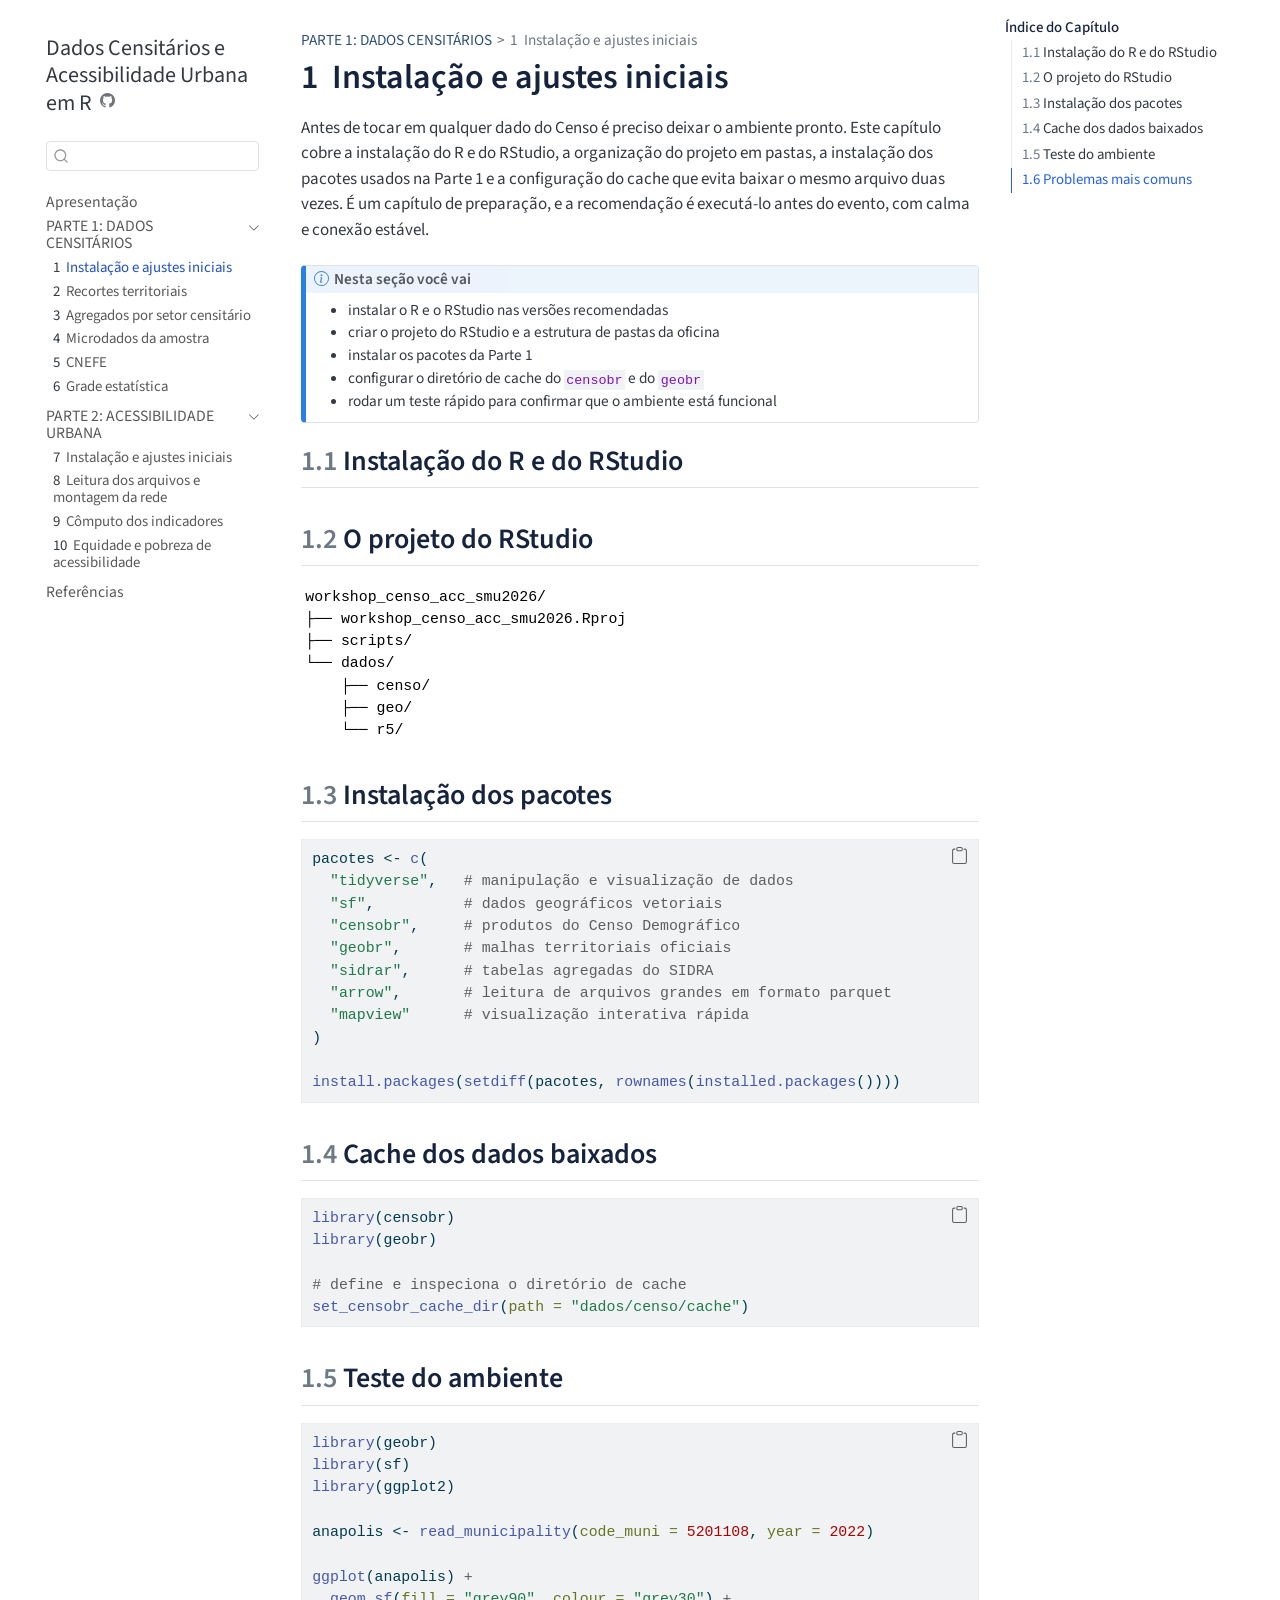
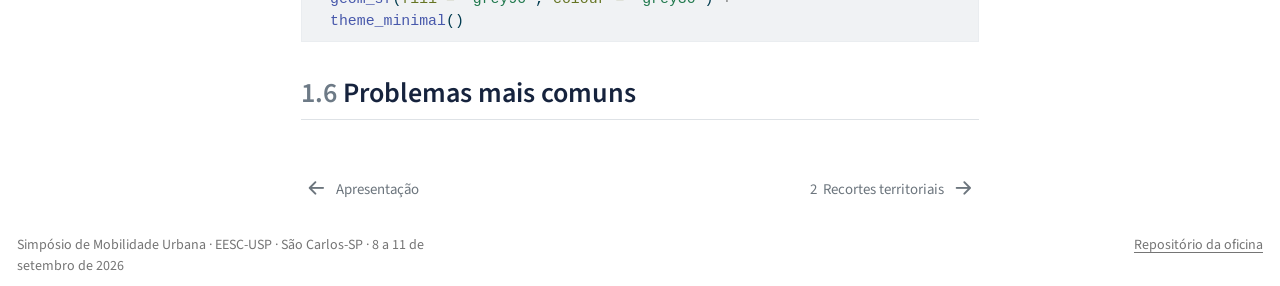
==== commit 57fe3f55: "feat: incorpora o material de acessibilidade na Parte 2 Reorganiza o curso de acessibilidade de Thia" ====
--- a/docs/1-instalacao.html
+++ b/docs/1-instalacao.html
@@ -237,8 +237,8 @@
 </li>
           <li class="sidebar-item">
   <div class="sidebar-item-container"> 
-  <a href="./10-cenarios.html" class="sidebar-item-text sidebar-link">
- <span class="menu-text"><span class="chapter-number">10</span>&nbsp; <span class="chapter-title">Avaliação de cenários</span></span></a>
+  <a href="./10-equidade.html" class="sidebar-item-text sidebar-link">
+ <span class="menu-text"><span class="chapter-number">10</span>&nbsp; <span class="chapter-title">Equidade e pobreza de acessibilidade</span></span></a>
   </div>
 </li>
       </ul>
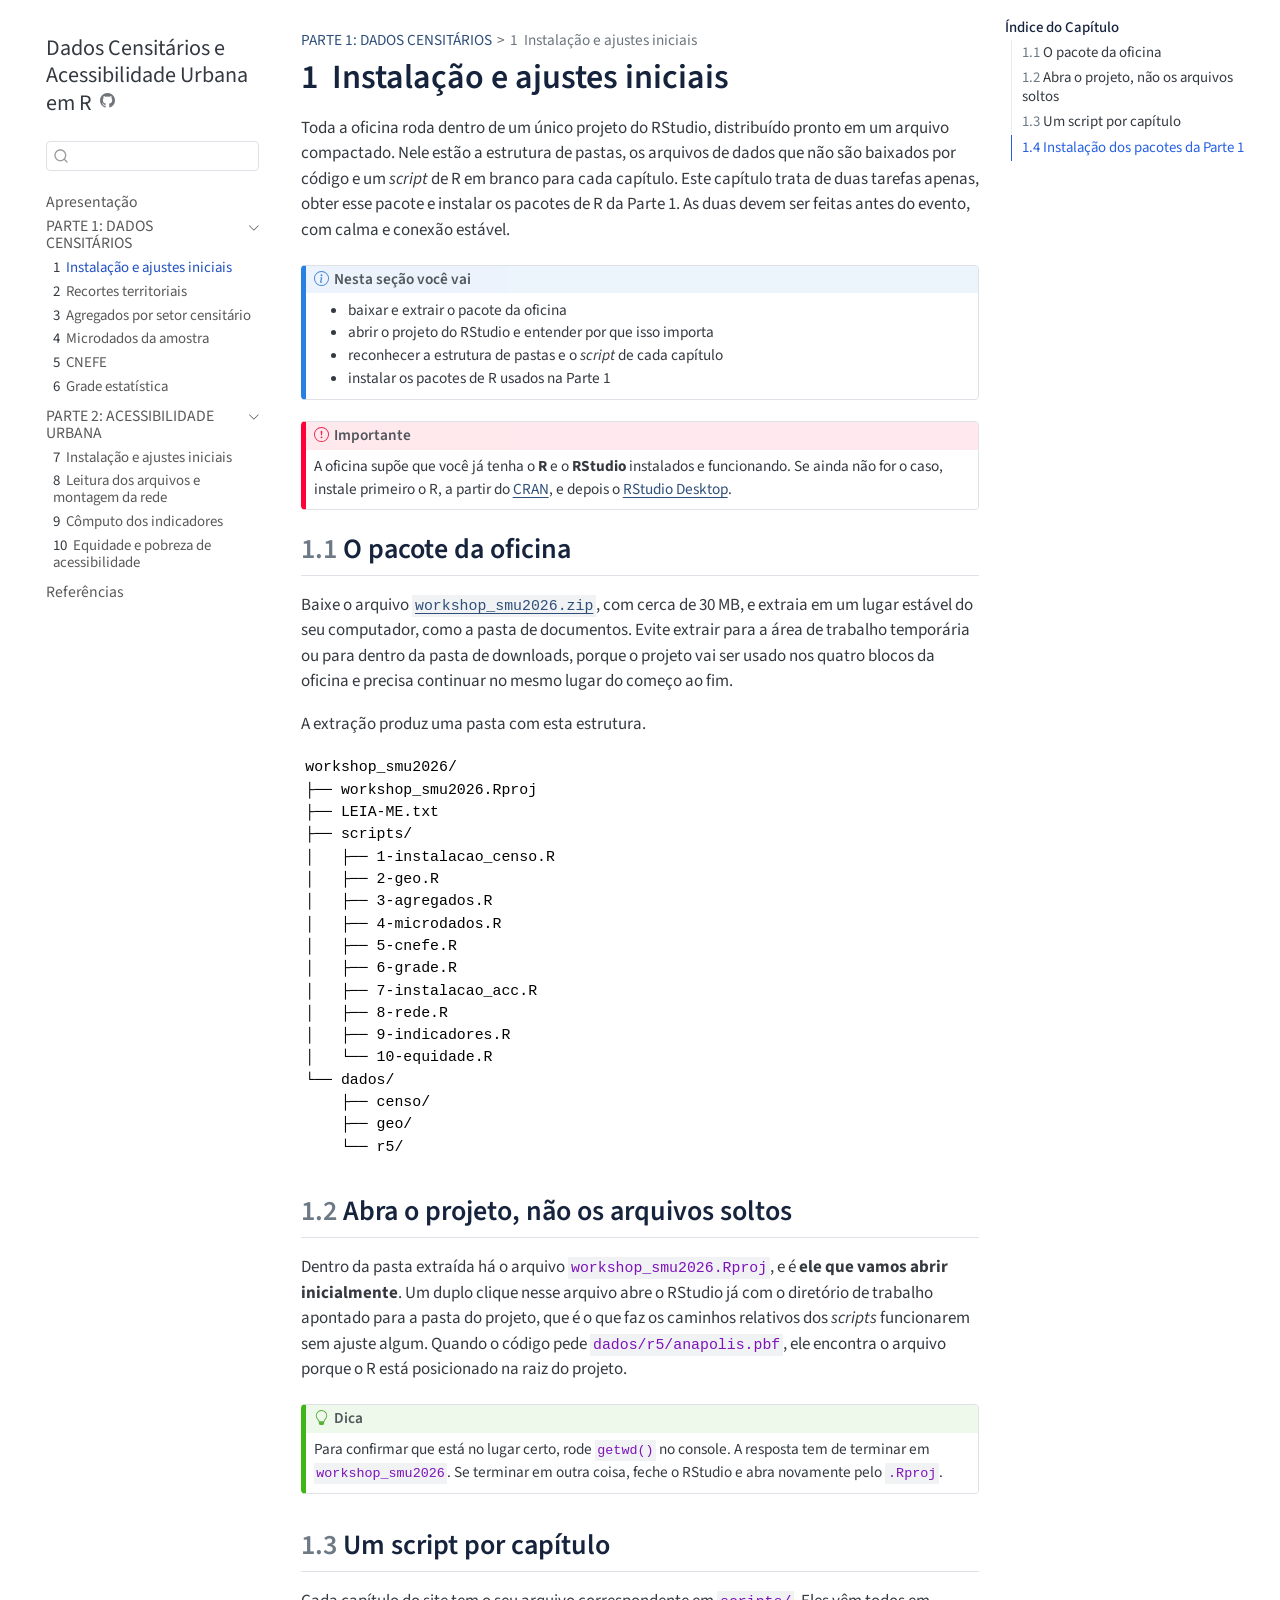
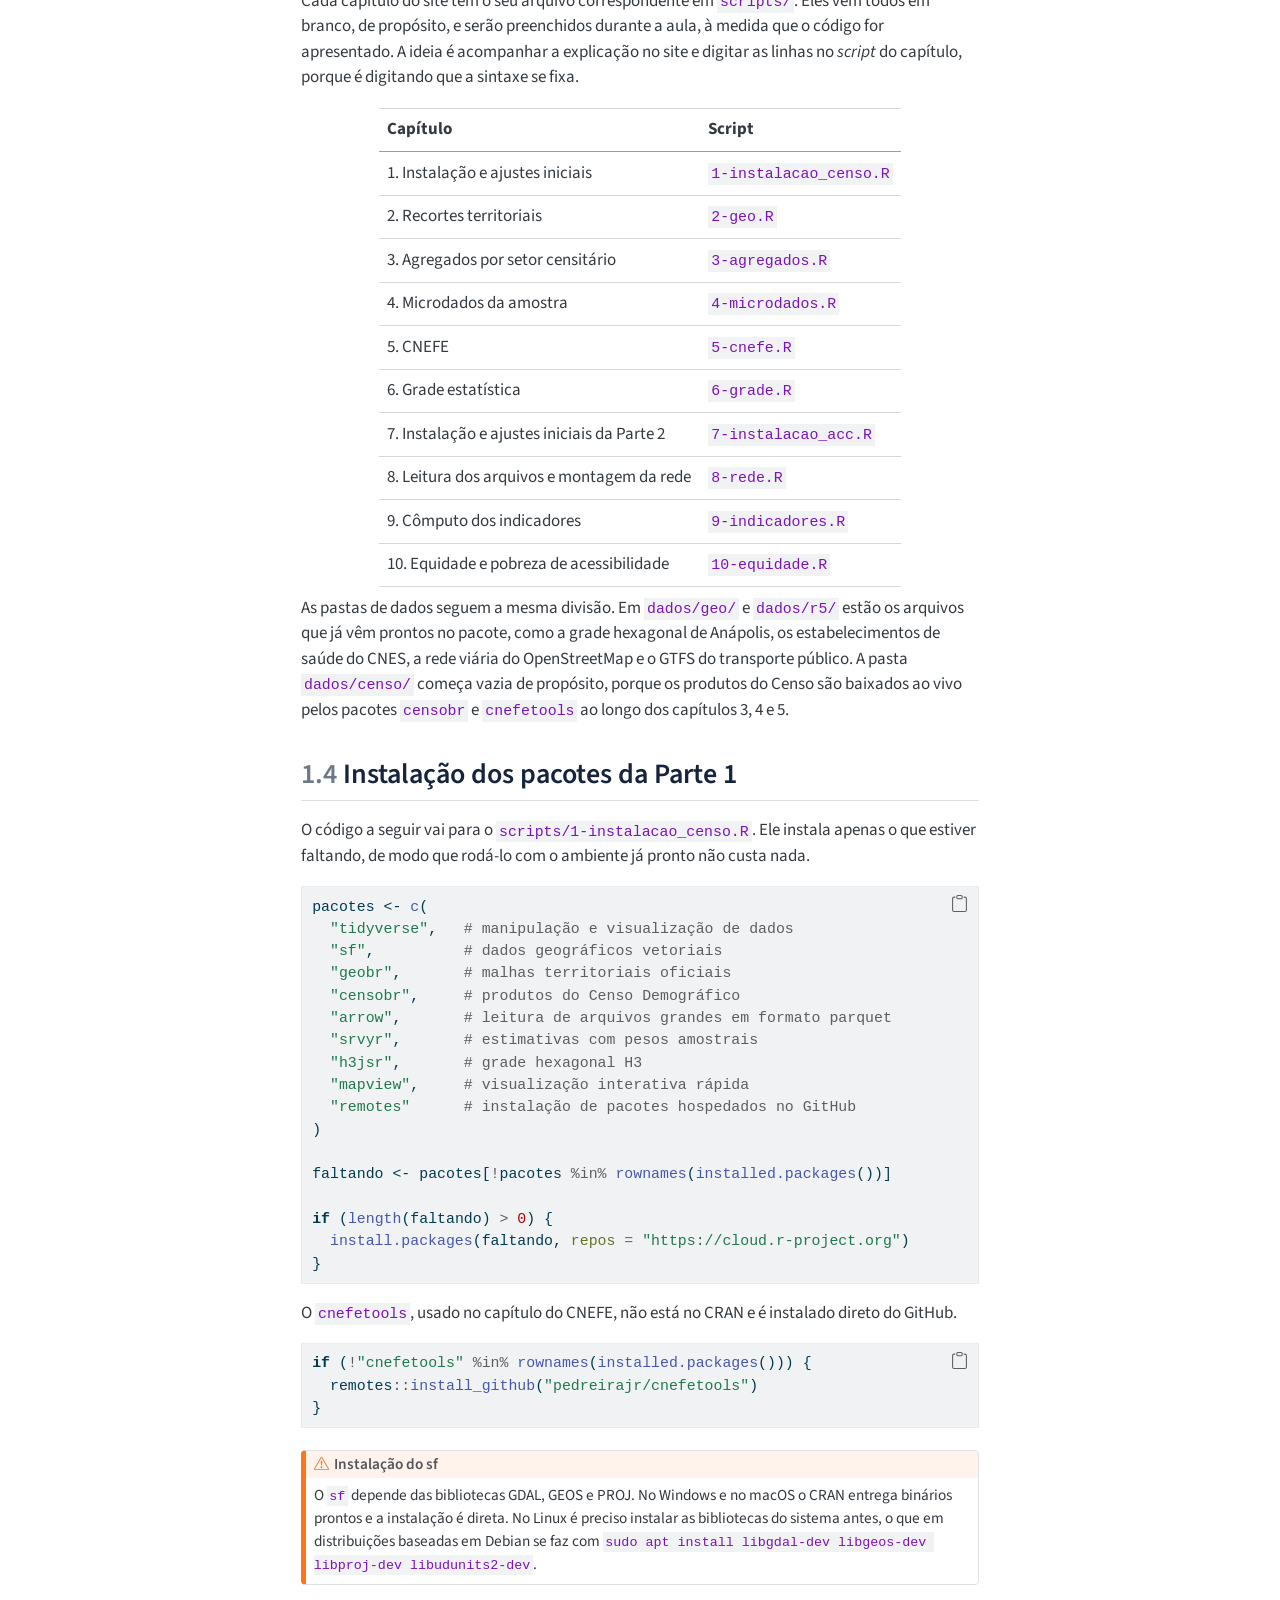
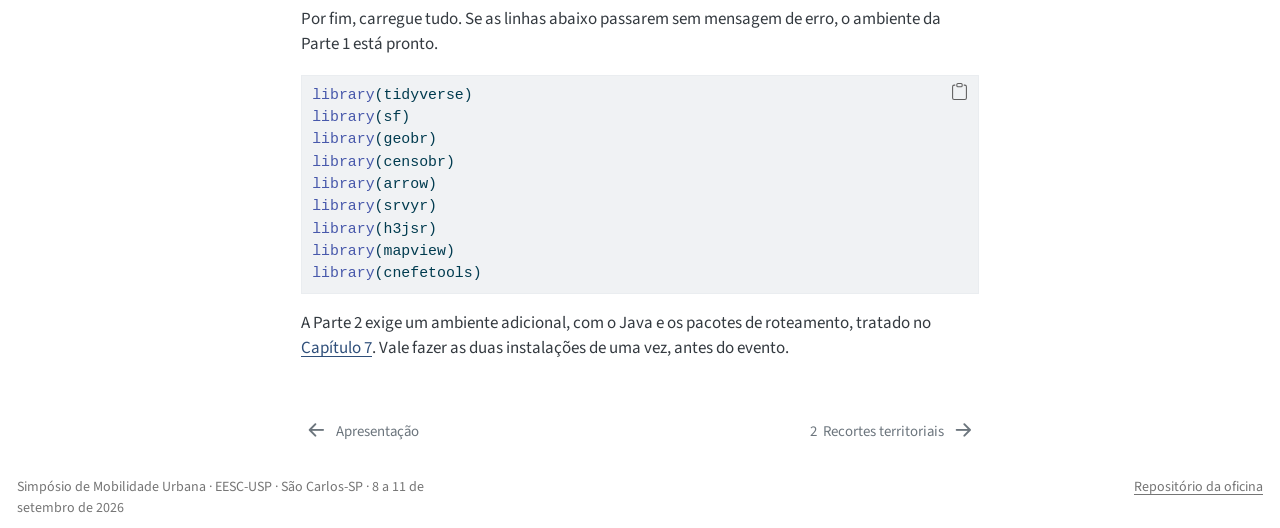
==== commit 2c191692: "feat: pacote da oficina em zip, capitulos 1 e 2 e alinhamento de caminhos da Parte 2 Capitulo 1 rees" ====
--- a/docs/1-instalacao.html
+++ b/docs/1-instalacao.html
@@ -259,12 +259,10 @@
     <h2 id="toc-title">Índice do Capítulo</h2>
    
   <ul>
-  <li><a href="#instalação-do-r-e-do-rstudio" id="toc-instalação-do-r-e-do-rstudio" class="nav-link active" data-scroll-target="#instalação-do-r-e-do-rstudio"><span class="header-section-number">1.1</span> Instalação do R e do RStudio</a></li>
-  <li><a href="#o-projeto-do-rstudio" id="toc-o-projeto-do-rstudio" class="nav-link" data-scroll-target="#o-projeto-do-rstudio"><span class="header-section-number">1.2</span> O projeto do RStudio</a></li>
-  <li><a href="#instalação-dos-pacotes" id="toc-instalação-dos-pacotes" class="nav-link" data-scroll-target="#instalação-dos-pacotes"><span class="header-section-number">1.3</span> Instalação dos pacotes</a></li>
-  <li><a href="#cache-dos-dados-baixados" id="toc-cache-dos-dados-baixados" class="nav-link" data-scroll-target="#cache-dos-dados-baixados"><span class="header-section-number">1.4</span> Cache dos dados baixados</a></li>
-  <li><a href="#teste-do-ambiente" id="toc-teste-do-ambiente" class="nav-link" data-scroll-target="#teste-do-ambiente"><span class="header-section-number">1.5</span> Teste do ambiente</a></li>
-  <li><a href="#problemas-mais-comuns" id="toc-problemas-mais-comuns" class="nav-link" data-scroll-target="#problemas-mais-comuns"><span class="header-section-number">1.6</span> Problemas mais comuns</a></li>
+  <li><a href="#o-pacote-da-oficina" id="toc-o-pacote-da-oficina" class="nav-link active" data-scroll-target="#o-pacote-da-oficina"><span class="header-section-number">1.1</span> O pacote da oficina</a></li>
+  <li><a href="#abra-o-projeto-não-os-arquivos-soltos" id="toc-abra-o-projeto-não-os-arquivos-soltos" class="nav-link" data-scroll-target="#abra-o-projeto-não-os-arquivos-soltos"><span class="header-section-number">1.2</span> Abra o projeto, não os arquivos soltos</a></li>
+  <li><a href="#um-script-por-capítulo" id="toc-um-script-por-capítulo" class="nav-link" data-scroll-target="#um-script-por-capítulo"><span class="header-section-number">1.3</span> Um script por capítulo</a></li>
+  <li><a href="#instalação-dos-pacotes-da-parte-1" id="toc-instalação-dos-pacotes-da-parte-1" class="nav-link" data-scroll-target="#instalação-dos-pacotes-da-parte-1"><span class="header-section-number">1.4</span> Instalação dos pacotes da Parte 1</a></li>
   </ul>
 </nav>
     </div>
@@ -290,7 +288,7 @@
 </header>
 
 
-<p>Antes de tocar em qualquer dado do Censo é preciso deixar o ambiente pronto. Este capítulo cobre a instalação do R e do RStudio, a organização do projeto em pastas, a instalação dos pacotes usados na Parte 1 e a configuração do cache que evita baixar o mesmo arquivo duas vezes. É um capítulo de preparação, e a recomendação é executá-lo antes do evento, com calma e conexão estável.</p>
+<p>Toda a oficina roda dentro de um único projeto do RStudio, distribuído pronto em um arquivo compactado. Nele estão a estrutura de pastas, os arquivos de dados que não são baixados por código e um <em>script</em> de R em branco para cada capítulo. Este capítulo trata de duas tarefas apenas, obter esse pacote e instalar os pacotes de R da Parte 1. As duas devem ser feitas antes do evento, com calma e conexão estável.</p>
 <div class="callout callout-style-default callout-note callout-titled">
 <div class="callout-header d-flex align-content-center">
 <div class="callout-icon-container">
@@ -302,79 +300,175 @@
 </div>
 <div class="callout-body-container callout-body">
 <ul>
-<li>instalar o R e o RStudio nas versões recomendadas</li>
-<li>criar o projeto do RStudio e a estrutura de pastas da oficina</li>
-<li>instalar os pacotes da Parte 1</li>
-<li>configurar o diretório de cache do <code>censobr</code> e do <code>geobr</code></li>
-<li>rodar um teste rápido para confirmar que o ambiente está funcional</li>
+<li>baixar e extrair o pacote da oficina</li>
+<li>abrir o projeto do RStudio e entender por que isso importa</li>
+<li>reconhecer a estrutura de pastas e o <em>script</em> de cada capítulo</li>
+<li>instalar os pacotes de R usados na Parte 1</li>
 </ul>
 </div>
 </div>
-<section id="instalação-do-r-e-do-rstudio" class="level2" data-number="1.1">
-<h2 data-number="1.1" class="anchored" data-anchor-id="instalação-do-r-e-do-rstudio"><span class="header-section-number">1.1</span> Instalação do R e do RStudio</h2>
-<!-- ESBOÇO: links de download do CRAN e do Posit, versões mínimas recomendadas, ordem de
-     instalação (R antes do RStudio) e observação sobre usuários de Windows com Rtools. Uma
-     figura da tela inicial do RStudio com os quatro painéis identificados. -->
-</section>
-<section id="o-projeto-do-rstudio" class="level2" data-number="1.2">
-<h2 data-number="1.2" class="anchored" data-anchor-id="o-projeto-do-rstudio"><span class="header-section-number">1.2</span> O projeto do RStudio</h2>
-<!-- ESBOÇO: por que trabalhar dentro de um projeto (caminhos relativos, diretório de trabalho
-     estável, reprodutibilidade). Como abrir o .Rproj da oficina. Estrutura de pastas esperada,
-     com dados/censo, dados/geo, dados/r5 e scripts/. -->
-<pre><code>workshop_censo_acc_smu2026/
-├── workshop_censo_acc_smu2026.Rproj
+<div class="callout callout-style-default callout-important callout-titled">
+<div class="callout-header d-flex align-content-center">
+<div class="callout-icon-container">
+<i class="callout-icon"></i>
+</div>
+<div class="callout-title-container flex-fill">
+Importante
+</div>
+</div>
+<div class="callout-body-container callout-body">
+<p>A oficina supõe que você já tenha o <strong>R</strong> e o <strong>RStudio</strong> instalados e funcionando. Se ainda não for o caso, instale primeiro o R, a partir do <a href="https://cran.r-project.org/">CRAN</a>, e depois o <a href="https://posit.co/download/rstudio-desktop/">RStudio Desktop</a>.</p>
+</div>
+</div>
+<section id="o-pacote-da-oficina" class="level2" data-number="1.1">
+<h2 data-number="1.1" class="anchored" data-anchor-id="o-pacote-da-oficina"><span class="header-section-number">1.1</span> O pacote da oficina</h2>
+<p>Baixe o arquivo <a href="https://github.com/pedreirajr/workshop_censo_acc_smu2026/releases/download/dados/workshop_smu2026.zip"><code>workshop_smu2026.zip</code></a>, com cerca de 30 MB, e extraia em um lugar estável do seu computador, como a pasta de documentos. Evite extrair para a área de trabalho temporária ou para dentro da pasta de downloads, porque o projeto vai ser usado nos quatro blocos da oficina e precisa continuar no mesmo lugar do começo ao fim.</p>
+<p>A extração produz uma pasta com esta estrutura.</p>
+<pre><code>workshop_smu2026/
+├── workshop_smu2026.Rproj
+├── LEIA-ME.txt
 ├── scripts/
+│   ├── 1-instalacao_censo.R
+│   ├── 2-geo.R
+│   ├── 3-agregados.R
+│   ├── 4-microdados.R
+│   ├── 5-cnefe.R
+│   ├── 6-grade.R
+│   ├── 7-instalacao_acc.R
+│   ├── 8-rede.R
+│   ├── 9-indicadores.R
+│   └── 10-equidade.R
 └── dados/
     ├── censo/
     ├── geo/
     └── r5/</code></pre>
 </section>
-<section id="instalação-dos-pacotes" class="level2" data-number="1.3">
-<h2 data-number="1.3" class="anchored" data-anchor-id="instalação-dos-pacotes"><span class="header-section-number">1.3</span> Instalação dos pacotes</h2>
-<!-- ESBOÇO: bloco único de instalação, com uma frase sobre o papel de cada pacote. Alertar sobre
-     a instalação do sf no Windows e no Linux (dependências GDAL/GEOS/PROJ). -->
-<div class="code-copy-outer-scaffold"><div class="sourceCode" id="cb2"><pre class="sourceCode r code-with-copy"><code class="sourceCode r"><span id="cb2-1"><a href="#cb2-1" aria-hidden="true" tabindex="-1"></a>pacotes <span class="ot">&lt;-</span> <span class="fu">c</span>(</span>
+<section id="abra-o-projeto-não-os-arquivos-soltos" class="level2" data-number="1.2">
+<h2 data-number="1.2" class="anchored" data-anchor-id="abra-o-projeto-não-os-arquivos-soltos"><span class="header-section-number">1.2</span> Abra o projeto, não os arquivos soltos</h2>
+<p>Dentro da pasta extraída há o arquivo <code>workshop_smu2026.Rproj</code>, e é <strong>ele que vamos abrir inicialmente</strong>. Um duplo clique nesse arquivo abre o RStudio já com o diretório de trabalho apontado para a pasta do projeto, que é o que faz os caminhos relativos dos <em>scripts</em> funcionarem sem ajuste algum. Quando o código pede <code>dados/r5/anapolis.pbf</code>, ele encontra o arquivo porque o R está posicionado na raiz do projeto.</p>
+<div class="callout callout-style-default callout-tip callout-titled">
+<div class="callout-header d-flex align-content-center">
+<div class="callout-icon-container">
+<i class="callout-icon"></i>
+</div>
+<div class="callout-title-container flex-fill">
+Dica
+</div>
+</div>
+<div class="callout-body-container callout-body">
+<p>Para confirmar que está no lugar certo, rode <code>getwd()</code> no console. A resposta tem de terminar em <code>workshop_smu2026</code>. Se terminar em outra coisa, feche o RStudio e abra novamente pelo <code>.Rproj</code>.</p>
+</div>
+</div>
+</section>
+<section id="um-script-por-capítulo" class="level2" data-number="1.3">
+<h2 data-number="1.3" class="anchored" data-anchor-id="um-script-por-capítulo"><span class="header-section-number">1.3</span> Um script por capítulo</h2>
+<p>Cada capítulo do site tem o seu arquivo correspondente em <code>scripts/</code>. Eles vêm todos em branco, de propósito, e serão preenchidos durante a aula, à medida que o código for apresentado. A ideia é acompanhar a explicação no site e digitar as linhas no <em>script</em> do capítulo, porque é digitando que a sintaxe se fixa.</p>
+<table class="caption-top table">
+<thead>
+<tr class="header">
+<th>Capítulo</th>
+<th>Script</th>
+</tr>
+</thead>
+<tbody>
+<tr class="odd">
+<td>1. Instalação e ajustes iniciais</td>
+<td><code>1-instalacao_censo.R</code></td>
+</tr>
+<tr class="even">
+<td>2. Recortes territoriais</td>
+<td><code>2-geo.R</code></td>
+</tr>
+<tr class="odd">
+<td>3. Agregados por setor censitário</td>
+<td><code>3-agregados.R</code></td>
+</tr>
+<tr class="even">
+<td>4. Microdados da amostra</td>
+<td><code>4-microdados.R</code></td>
+</tr>
+<tr class="odd">
+<td>5. CNEFE</td>
+<td><code>5-cnefe.R</code></td>
+</tr>
+<tr class="even">
+<td>6. Grade estatística</td>
+<td><code>6-grade.R</code></td>
+</tr>
+<tr class="odd">
+<td>7. Instalação e ajustes iniciais da Parte 2</td>
+<td><code>7-instalacao_acc.R</code></td>
+</tr>
+<tr class="even">
+<td>8. Leitura dos arquivos e montagem da rede</td>
+<td><code>8-rede.R</code></td>
+</tr>
+<tr class="odd">
+<td>9. Cômputo dos indicadores</td>
+<td><code>9-indicadores.R</code></td>
+</tr>
+<tr class="even">
+<td>10. Equidade e pobreza de acessibilidade</td>
+<td><code>10-equidade.R</code></td>
+</tr>
+</tbody>
+</table>
+<p>As pastas de dados seguem a mesma divisão. Em <code>dados/geo/</code> e <code>dados/r5/</code> estão os arquivos que já vêm prontos no pacote, como a grade hexagonal de Anápolis, os estabelecimentos de saúde do CNES, a rede viária do OpenStreetMap e o GTFS do transporte público. A pasta <code>dados/censo/</code> começa vazia de propósito, porque os produtos do Censo são baixados ao vivo pelos pacotes <code>censobr</code> e <code>cnefetools</code> ao longo dos capítulos 3, 4 e 5.</p>
+</section>
+<section id="instalação-dos-pacotes-da-parte-1" class="level2" data-number="1.4">
+<h2 data-number="1.4" class="anchored" data-anchor-id="instalação-dos-pacotes-da-parte-1"><span class="header-section-number">1.4</span> Instalação dos pacotes da Parte 1</h2>
+<p>O código a seguir vai para o <code>scripts/1-instalacao_censo.R</code>. Ele instala apenas o que estiver faltando, de modo que rodá-lo com o ambiente já pronto não custa nada.</p>
+<div class="cell">
+<div class="code-copy-outer-scaffold"><div class="sourceCode cell-code" id="cb2"><pre class="sourceCode r code-with-copy"><code class="sourceCode r"><span id="cb2-1"><a href="#cb2-1" aria-hidden="true" tabindex="-1"></a>pacotes <span class="ot">&lt;-</span> <span class="fu">c</span>(</span>
 <span id="cb2-2"><a href="#cb2-2" aria-hidden="true" tabindex="-1"></a>  <span class="st">"tidyverse"</span>,   <span class="co"># manipulação e visualização de dados</span></span>
 <span id="cb2-3"><a href="#cb2-3" aria-hidden="true" tabindex="-1"></a>  <span class="st">"sf"</span>,          <span class="co"># dados geográficos vetoriais</span></span>
-<span id="cb2-4"><a href="#cb2-4" aria-hidden="true" tabindex="-1"></a>  <span class="st">"censobr"</span>,     <span class="co"># produtos do Censo Demográfico</span></span>
-<span id="cb2-5"><a href="#cb2-5" aria-hidden="true" tabindex="-1"></a>  <span class="st">"geobr"</span>,       <span class="co"># malhas territoriais oficiais</span></span>
-<span id="cb2-6"><a href="#cb2-6" aria-hidden="true" tabindex="-1"></a>  <span class="st">"sidrar"</span>,      <span class="co"># tabelas agregadas do SIDRA</span></span>
-<span id="cb2-7"><a href="#cb2-7" aria-hidden="true" tabindex="-1"></a>  <span class="st">"arrow"</span>,       <span class="co"># leitura de arquivos grandes em formato parquet</span></span>
-<span id="cb2-8"><a href="#cb2-8" aria-hidden="true" tabindex="-1"></a>  <span class="st">"mapview"</span>      <span class="co"># visualização interativa rápida</span></span>
-<span id="cb2-9"><a href="#cb2-9" aria-hidden="true" tabindex="-1"></a>)</span>
-<span id="cb2-10"><a href="#cb2-10" aria-hidden="true" tabindex="-1"></a></span>
-<span id="cb2-11"><a href="#cb2-11" aria-hidden="true" tabindex="-1"></a><span class="fu">install.packages</span>(<span class="fu">setdiff</span>(pacotes, <span class="fu">rownames</span>(<span class="fu">installed.packages</span>())))</span></code></pre></div><button title="Copiar para a área de transferência" class="code-copy-button"><i class="bi"></i></button></div>
-</section>
-<section id="cache-dos-dados-baixados" class="level2" data-number="1.4">
-<h2 data-number="1.4" class="anchored" data-anchor-id="cache-dos-dados-baixados"><span class="header-section-number">1.4</span> Cache dos dados baixados</h2>
-<!-- ESBOÇO: explicar que censobr e geobr guardam os arquivos baixados em cache local, o que
-     evita repetir downloads pesados a cada execução. Mostrar como definir e inspecionar o
-     diretório de cache e como limpá-lo quando necessário. -->
-<div class="code-copy-outer-scaffold"><div class="sourceCode" id="cb3"><pre class="sourceCode r code-with-copy"><code class="sourceCode r"><span id="cb3-1"><a href="#cb3-1" aria-hidden="true" tabindex="-1"></a><span class="fu">library</span>(censobr)</span>
-<span id="cb3-2"><a href="#cb3-2" aria-hidden="true" tabindex="-1"></a><span class="fu">library</span>(geobr)</span>
-<span id="cb3-3"><a href="#cb3-3" aria-hidden="true" tabindex="-1"></a></span>
-<span id="cb3-4"><a href="#cb3-4" aria-hidden="true" tabindex="-1"></a><span class="co"># define e inspeciona o diretório de cache</span></span>
-<span id="cb3-5"><a href="#cb3-5" aria-hidden="true" tabindex="-1"></a><span class="fu">set_censobr_cache_dir</span>(<span class="at">path =</span> <span class="st">"dados/censo/cache"</span>)</span></code></pre></div><button title="Copiar para a área de transferência" class="code-copy-button"><i class="bi"></i></button></div>
-</section>
-<section id="teste-do-ambiente" class="level2" data-number="1.5">
-<h2 data-number="1.5" class="anchored" data-anchor-id="teste-do-ambiente"><span class="header-section-number">1.5</span> Teste do ambiente</h2>
-<!-- ESBOÇO: um chunk curto que baixa a malha municipal de Goiás e plota Anápolis. Se o mapa
-     aparecer, o ambiente está pronto. Incluir mensagem sobre o tempo esperado do primeiro
-     download. -->
-<div class="code-copy-outer-scaffold"><div class="sourceCode" id="cb4"><pre class="sourceCode r code-with-copy"><code class="sourceCode r"><span id="cb4-1"><a href="#cb4-1" aria-hidden="true" tabindex="-1"></a><span class="fu">library</span>(geobr)</span>
+<span id="cb2-4"><a href="#cb2-4" aria-hidden="true" tabindex="-1"></a>  <span class="st">"geobr"</span>,       <span class="co"># malhas territoriais oficiais</span></span>
+<span id="cb2-5"><a href="#cb2-5" aria-hidden="true" tabindex="-1"></a>  <span class="st">"censobr"</span>,     <span class="co"># produtos do Censo Demográfico</span></span>
+<span id="cb2-6"><a href="#cb2-6" aria-hidden="true" tabindex="-1"></a>  <span class="st">"arrow"</span>,       <span class="co"># leitura de arquivos grandes em formato parquet</span></span>
+<span id="cb2-7"><a href="#cb2-7" aria-hidden="true" tabindex="-1"></a>  <span class="st">"srvyr"</span>,       <span class="co"># estimativas com pesos amostrais</span></span>
+<span id="cb2-8"><a href="#cb2-8" aria-hidden="true" tabindex="-1"></a>  <span class="st">"h3jsr"</span>,       <span class="co"># grade hexagonal H3</span></span>
+<span id="cb2-9"><a href="#cb2-9" aria-hidden="true" tabindex="-1"></a>  <span class="st">"mapview"</span>,     <span class="co"># visualização interativa rápida</span></span>
+<span id="cb2-10"><a href="#cb2-10" aria-hidden="true" tabindex="-1"></a>  <span class="st">"remotes"</span>      <span class="co"># instalação de pacotes hospedados no GitHub</span></span>
+<span id="cb2-11"><a href="#cb2-11" aria-hidden="true" tabindex="-1"></a>)</span>
+<span id="cb2-12"><a href="#cb2-12" aria-hidden="true" tabindex="-1"></a></span>
+<span id="cb2-13"><a href="#cb2-13" aria-hidden="true" tabindex="-1"></a>faltando <span class="ot">&lt;-</span> pacotes[<span class="sc">!</span>pacotes <span class="sc">%in%</span> <span class="fu">rownames</span>(<span class="fu">installed.packages</span>())]</span>
+<span id="cb2-14"><a href="#cb2-14" aria-hidden="true" tabindex="-1"></a></span>
+<span id="cb2-15"><a href="#cb2-15" aria-hidden="true" tabindex="-1"></a><span class="cf">if</span> (<span class="fu">length</span>(faltando) <span class="sc">&gt;</span> <span class="dv">0</span>) {</span>
+<span id="cb2-16"><a href="#cb2-16" aria-hidden="true" tabindex="-1"></a>  <span class="fu">install.packages</span>(faltando, <span class="at">repos =</span> <span class="st">"https://cloud.r-project.org"</span>)</span>
+<span id="cb2-17"><a href="#cb2-17" aria-hidden="true" tabindex="-1"></a>}</span></code></pre></div><button title="Copiar para a área de transferência" class="code-copy-button"><i class="bi"></i></button></div>
+</div>
+<p>O <code>cnefetools</code>, usado no capítulo do CNEFE, não está no CRAN e é instalado direto do GitHub.</p>
+<div class="cell">
+<div class="code-copy-outer-scaffold"><div class="sourceCode cell-code" id="cb3"><pre class="sourceCode r code-with-copy"><code class="sourceCode r"><span id="cb3-1"><a href="#cb3-1" aria-hidden="true" tabindex="-1"></a><span class="cf">if</span> (<span class="sc">!</span><span class="st">"cnefetools"</span> <span class="sc">%in%</span> <span class="fu">rownames</span>(<span class="fu">installed.packages</span>())) {</span>
+<span id="cb3-2"><a href="#cb3-2" aria-hidden="true" tabindex="-1"></a>  remotes<span class="sc">::</span><span class="fu">install_github</span>(<span class="st">"pedreirajr/cnefetools"</span>)</span>
+<span id="cb3-3"><a href="#cb3-3" aria-hidden="true" tabindex="-1"></a>}</span></code></pre></div><button title="Copiar para a área de transferência" class="code-copy-button"><i class="bi"></i></button></div>
+</div>
+<div class="callout callout-style-default callout-warning callout-titled">
+<div class="callout-header d-flex align-content-center">
+<div class="callout-icon-container">
+<i class="callout-icon"></i>
+</div>
+<div class="callout-title-container flex-fill">
+<span class="screen-reader-only">Aviso</span>Instalação do sf
+</div>
+</div>
+<div class="callout-body-container callout-body">
+<p>O <code>sf</code> depende das bibliotecas GDAL, GEOS e PROJ. No Windows e no macOS o CRAN entrega binários prontos e a instalação é direta. No Linux é preciso instalar as bibliotecas do sistema antes, o que em distribuições baseadas em Debian se faz com <code>sudo apt install libgdal-dev libgeos-dev libproj-dev libudunits2-dev</code>.</p>
+</div>
+</div>
+<p>Por fim, carregue tudo. Se as linhas abaixo passarem sem mensagem de erro, o ambiente da Parte 1 está pronto.</p>
+<div class="cell">
+<div class="code-copy-outer-scaffold"><div class="sourceCode cell-code" id="cb4"><pre class="sourceCode r code-with-copy"><code class="sourceCode r"><span id="cb4-1"><a href="#cb4-1" aria-hidden="true" tabindex="-1"></a><span class="fu">library</span>(tidyverse)</span>
 <span id="cb4-2"><a href="#cb4-2" aria-hidden="true" tabindex="-1"></a><span class="fu">library</span>(sf)</span>
-<span id="cb4-3"><a href="#cb4-3" aria-hidden="true" tabindex="-1"></a><span class="fu">library</span>(ggplot2)</span>
-<span id="cb4-4"><a href="#cb4-4" aria-hidden="true" tabindex="-1"></a></span>
-<span id="cb4-5"><a href="#cb4-5" aria-hidden="true" tabindex="-1"></a>anapolis <span class="ot">&lt;-</span> <span class="fu">read_municipality</span>(<span class="at">code_muni =</span> <span class="dv">5201108</span>, <span class="at">year =</span> <span class="dv">2022</span>)</span>
-<span id="cb4-6"><a href="#cb4-6" aria-hidden="true" tabindex="-1"></a></span>
-<span id="cb4-7"><a href="#cb4-7" aria-hidden="true" tabindex="-1"></a><span class="fu">ggplot</span>(anapolis) <span class="sc">+</span></span>
-<span id="cb4-8"><a href="#cb4-8" aria-hidden="true" tabindex="-1"></a>  <span class="fu">geom_sf</span>(<span class="at">fill =</span> <span class="st">"grey90"</span>, <span class="at">colour =</span> <span class="st">"grey30"</span>) <span class="sc">+</span></span>
-<span id="cb4-9"><a href="#cb4-9" aria-hidden="true" tabindex="-1"></a>  <span class="fu">theme_minimal</span>()</span></code></pre></div><button title="Copiar para a área de transferência" class="code-copy-button"><i class="bi"></i></button></div>
-</section>
-<section id="problemas-mais-comuns" class="level2" data-number="1.6">
-<h2 data-number="1.6" class="anchored" data-anchor-id="problemas-mais-comuns"><span class="header-section-number">1.6</span> Problemas mais comuns</h2>
-<!-- ESBOÇO: tabela de erro observado e solução, cobrindo falha de compilação do sf, proxy
-     institucional bloqueando download, versão antiga do R e falta de espaço em disco. -->
+<span id="cb4-3"><a href="#cb4-3" aria-hidden="true" tabindex="-1"></a><span class="fu">library</span>(geobr)</span>
+<span id="cb4-4"><a href="#cb4-4" aria-hidden="true" tabindex="-1"></a><span class="fu">library</span>(censobr)</span>
+<span id="cb4-5"><a href="#cb4-5" aria-hidden="true" tabindex="-1"></a><span class="fu">library</span>(arrow)</span>
+<span id="cb4-6"><a href="#cb4-6" aria-hidden="true" tabindex="-1"></a><span class="fu">library</span>(srvyr)</span>
+<span id="cb4-7"><a href="#cb4-7" aria-hidden="true" tabindex="-1"></a><span class="fu">library</span>(h3jsr)</span>
+<span id="cb4-8"><a href="#cb4-8" aria-hidden="true" tabindex="-1"></a><span class="fu">library</span>(mapview)</span>
+<span id="cb4-9"><a href="#cb4-9" aria-hidden="true" tabindex="-1"></a><span class="fu">library</span>(cnefetools)</span></code></pre></div><button title="Copiar para a área de transferência" class="code-copy-button"><i class="bi"></i></button></div>
+</div>
+<p>A Parte 2 exige um ambiente adicional, com o Java e os pacotes de roteamento, tratado no <a href="./7-instalacao-r5r.html">Capítulo 7</a>. Vale fazer as duas instalações de uma vez, antes do evento.</p>
 
 
 </section>
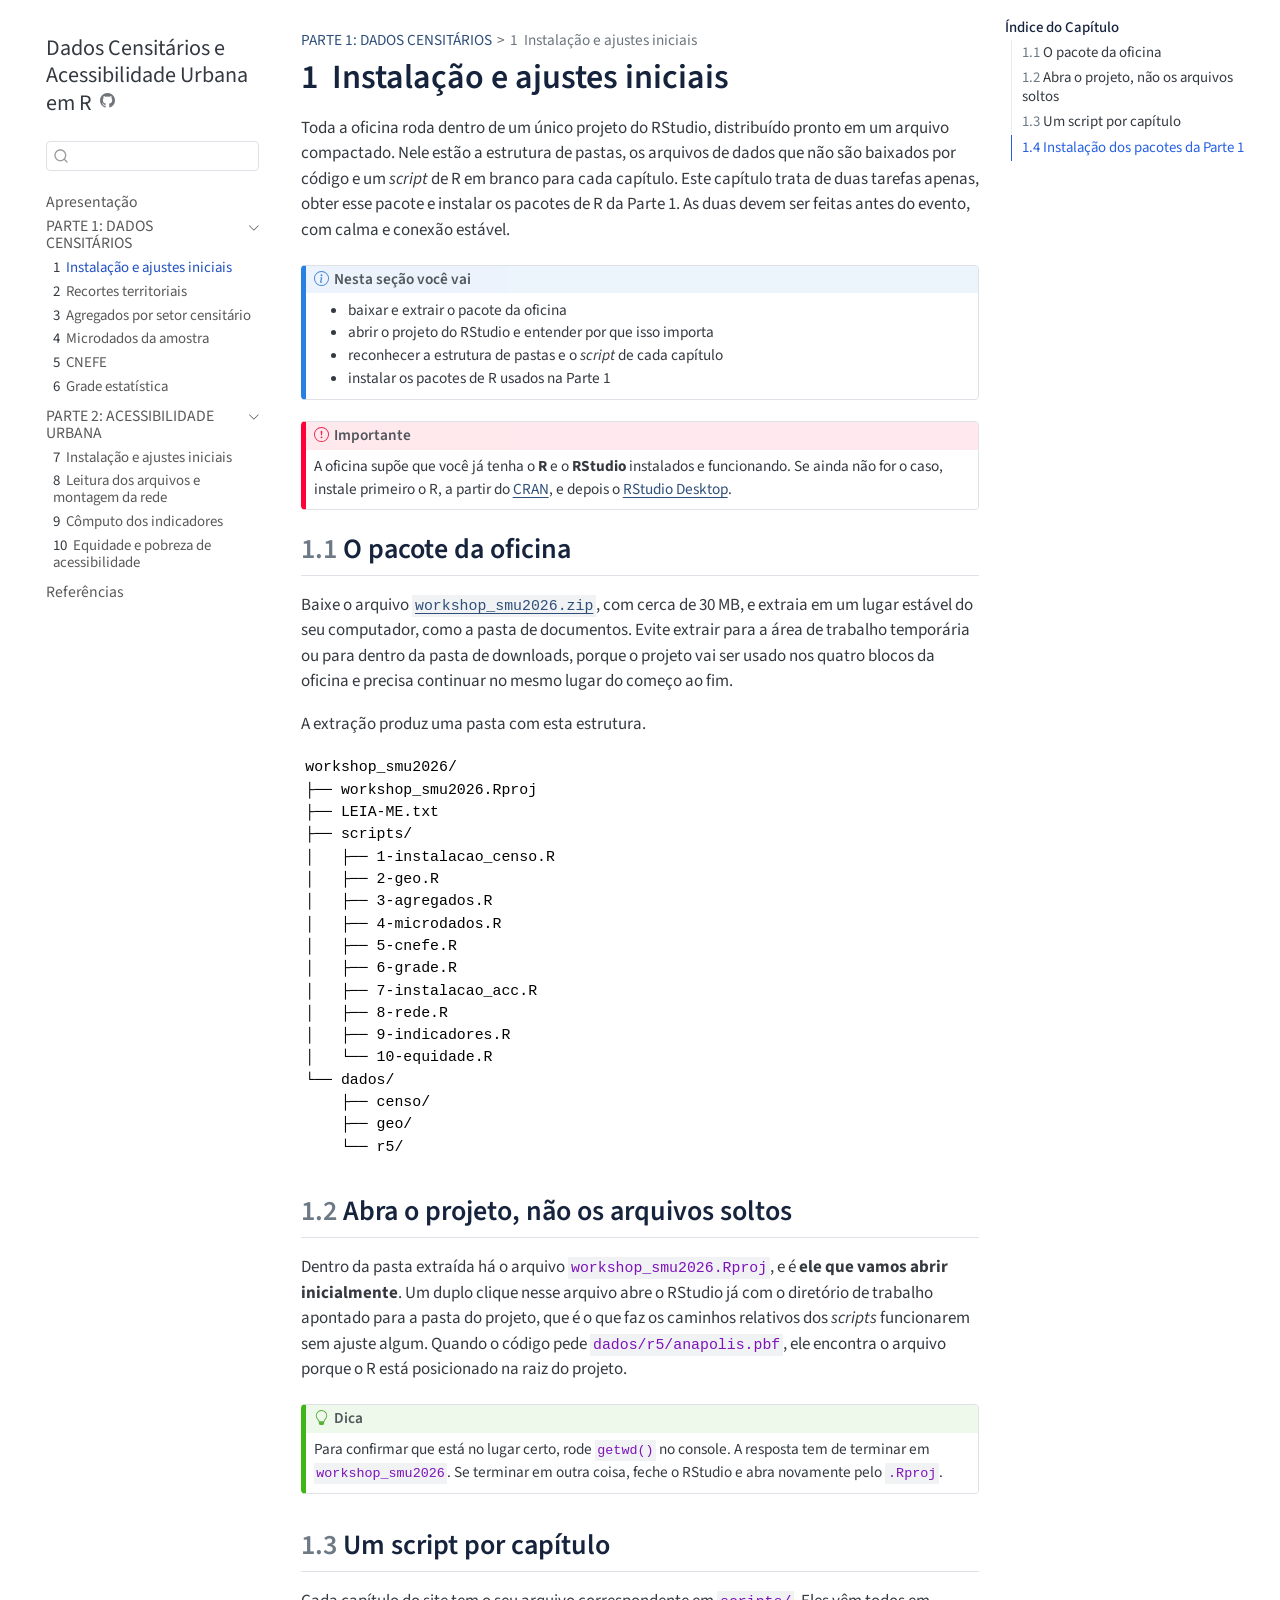
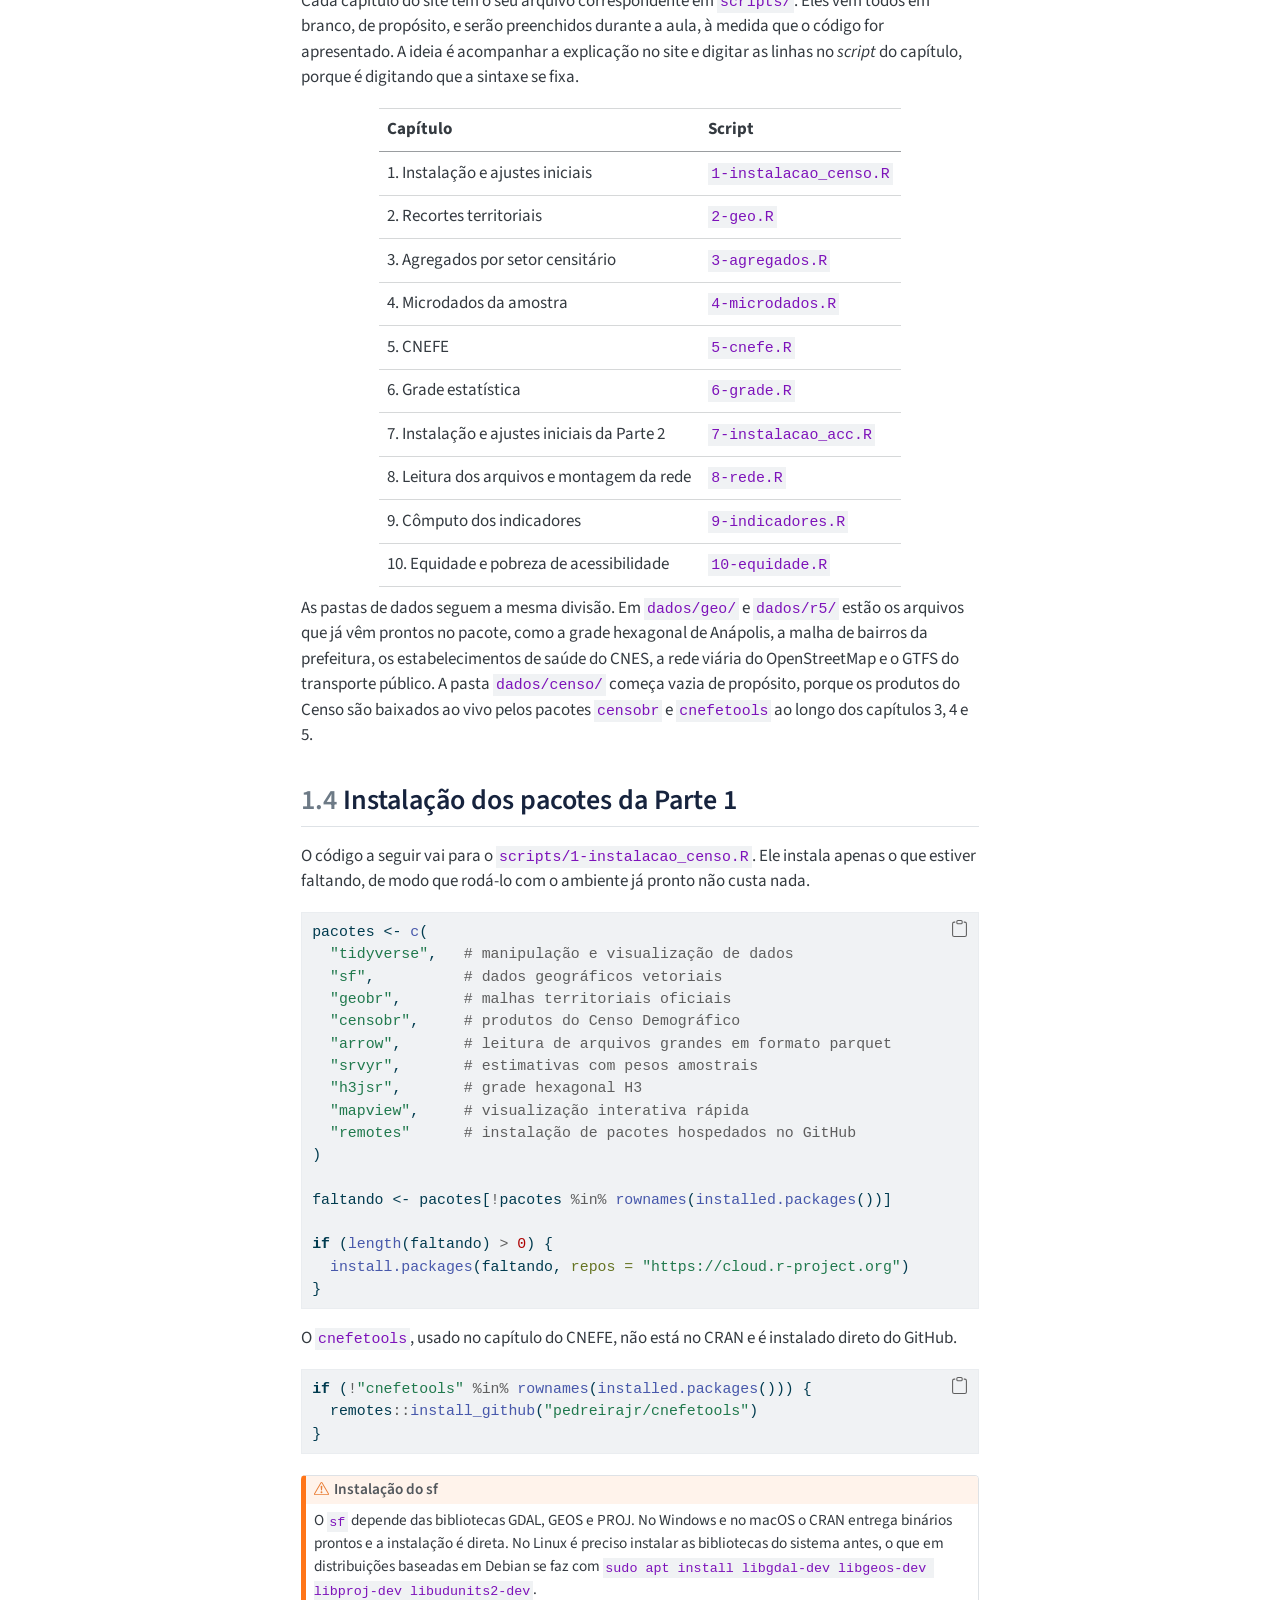
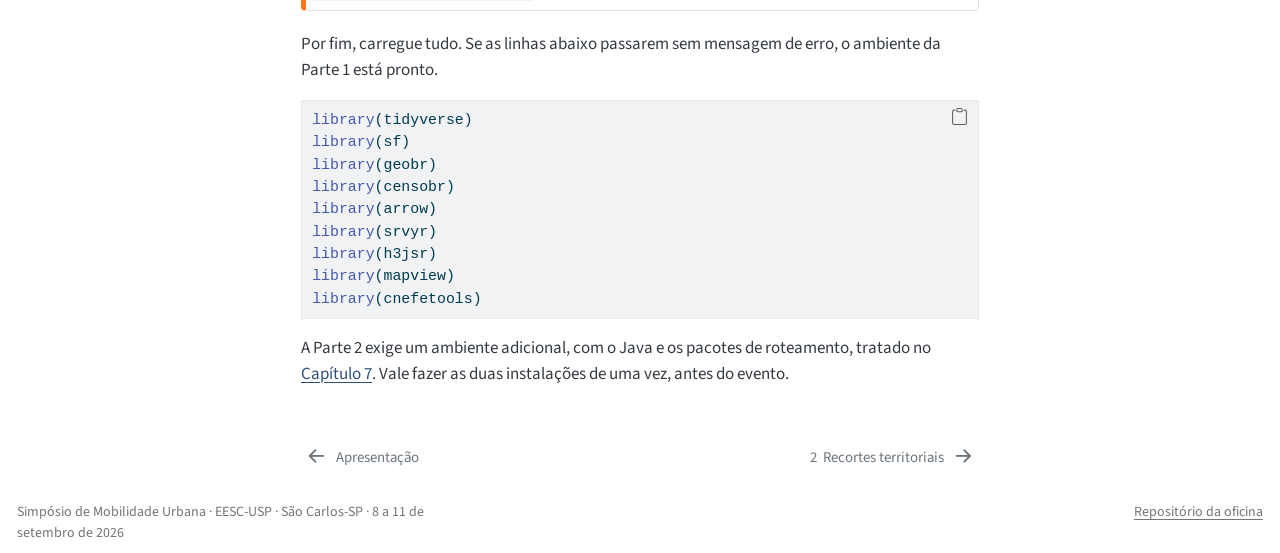
==== commit a4337b43: "feat: escreve o capitulo de agregados por setor censitario O capitulo 3 sai do esqueleto. Abre pela " ====
--- a/docs/1-instalacao.html
+++ b/docs/1-instalacao.html
@@ -413,7 +413,7 @@
 </tr>
 </tbody>
 </table>
-<p>As pastas de dados seguem a mesma divisão. Em <code>dados/geo/</code> e <code>dados/r5/</code> estão os arquivos que já vêm prontos no pacote, como a grade hexagonal de Anápolis, os estabelecimentos de saúde do CNES, a rede viária do OpenStreetMap e o GTFS do transporte público. A pasta <code>dados/censo/</code> começa vazia de propósito, porque os produtos do Censo são baixados ao vivo pelos pacotes <code>censobr</code> e <code>cnefetools</code> ao longo dos capítulos 3, 4 e 5.</p>
+<p>As pastas de dados seguem a mesma divisão. Em <code>dados/geo/</code> e <code>dados/r5/</code> estão os arquivos que já vêm prontos no pacote, como a grade hexagonal de Anápolis, a malha de bairros da prefeitura, os estabelecimentos de saúde do CNES, a rede viária do OpenStreetMap e o GTFS do transporte público. A pasta <code>dados/censo/</code> começa vazia de propósito, porque os produtos do Censo são baixados ao vivo pelos pacotes <code>censobr</code> e <code>cnefetools</code> ao longo dos capítulos 3, 4 e 5.</p>
 </section>
 <section id="instalação-dos-pacotes-da-parte-1" class="level2" data-number="1.4">
 <h2 data-number="1.4" class="anchored" data-anchor-id="instalação-dos-pacotes-da-parte-1"><span class="header-section-number">1.4</span> Instalação dos pacotes da Parte 1</h2>
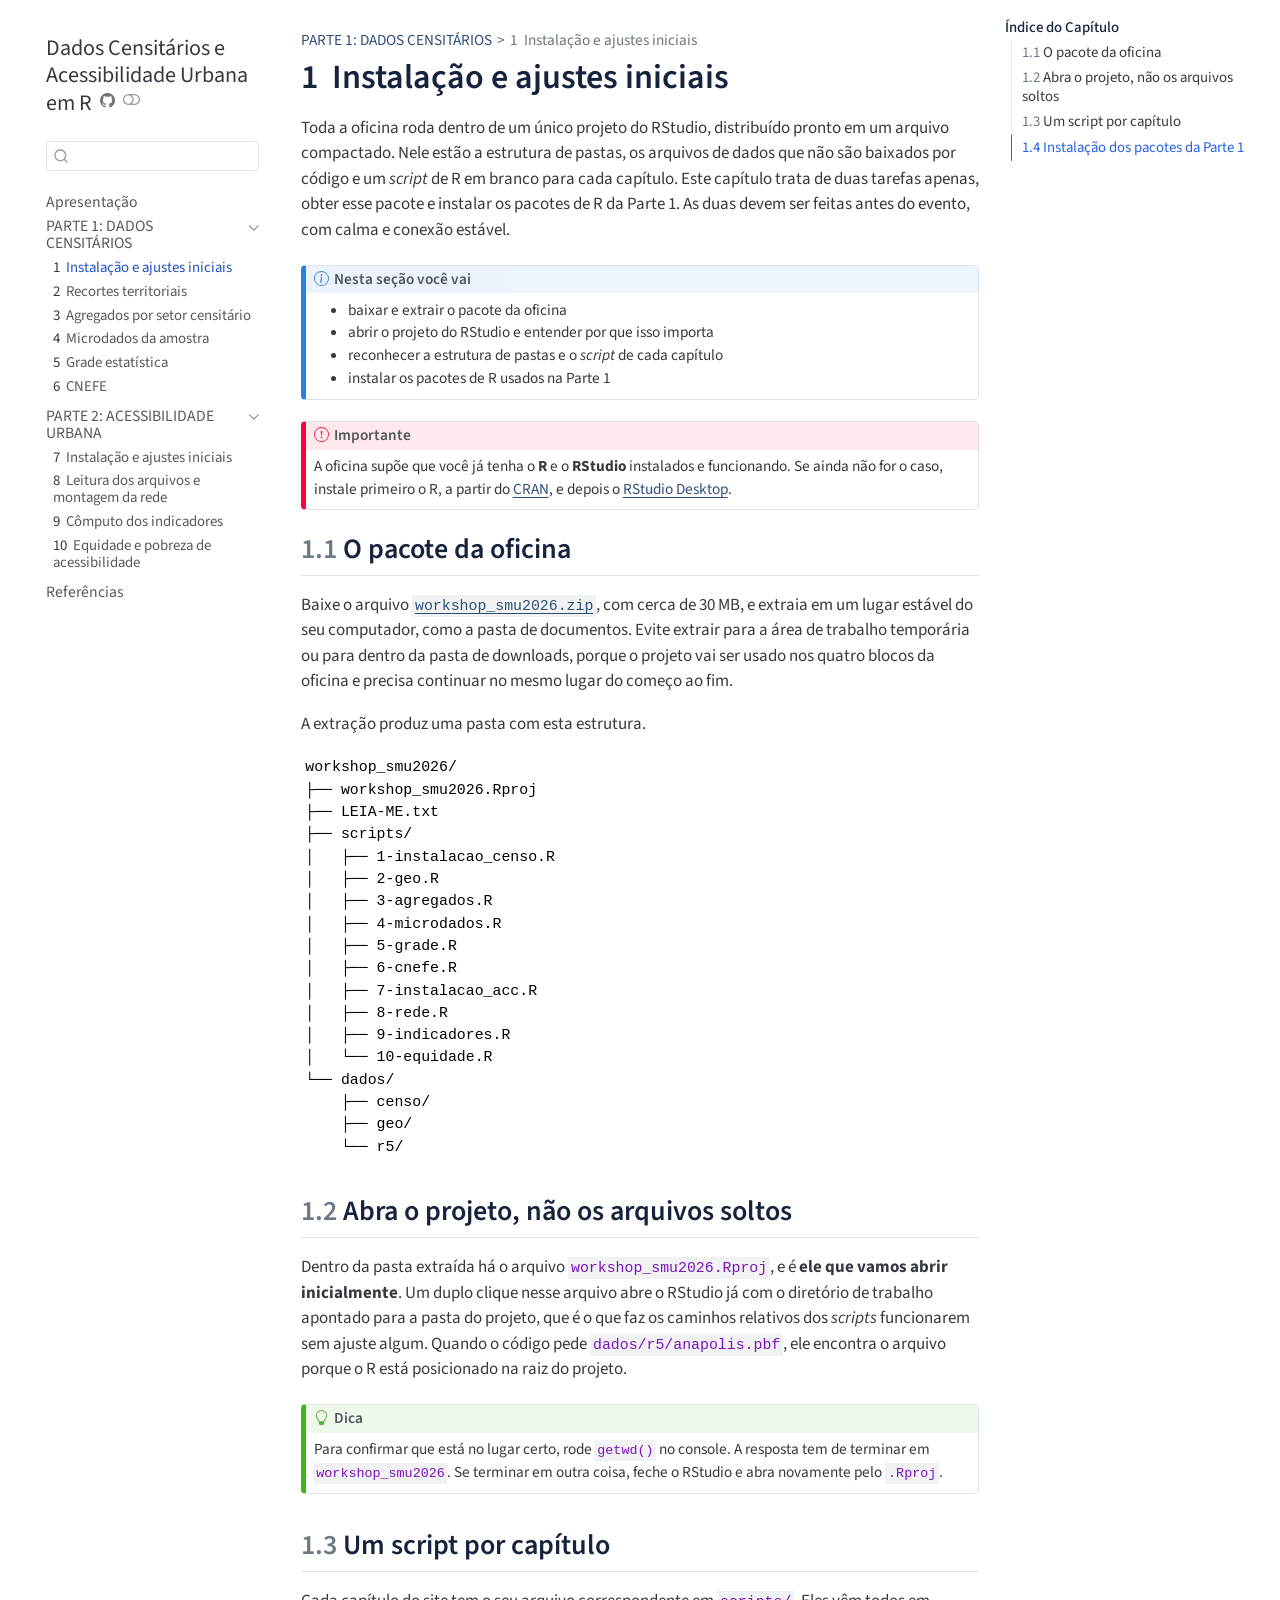
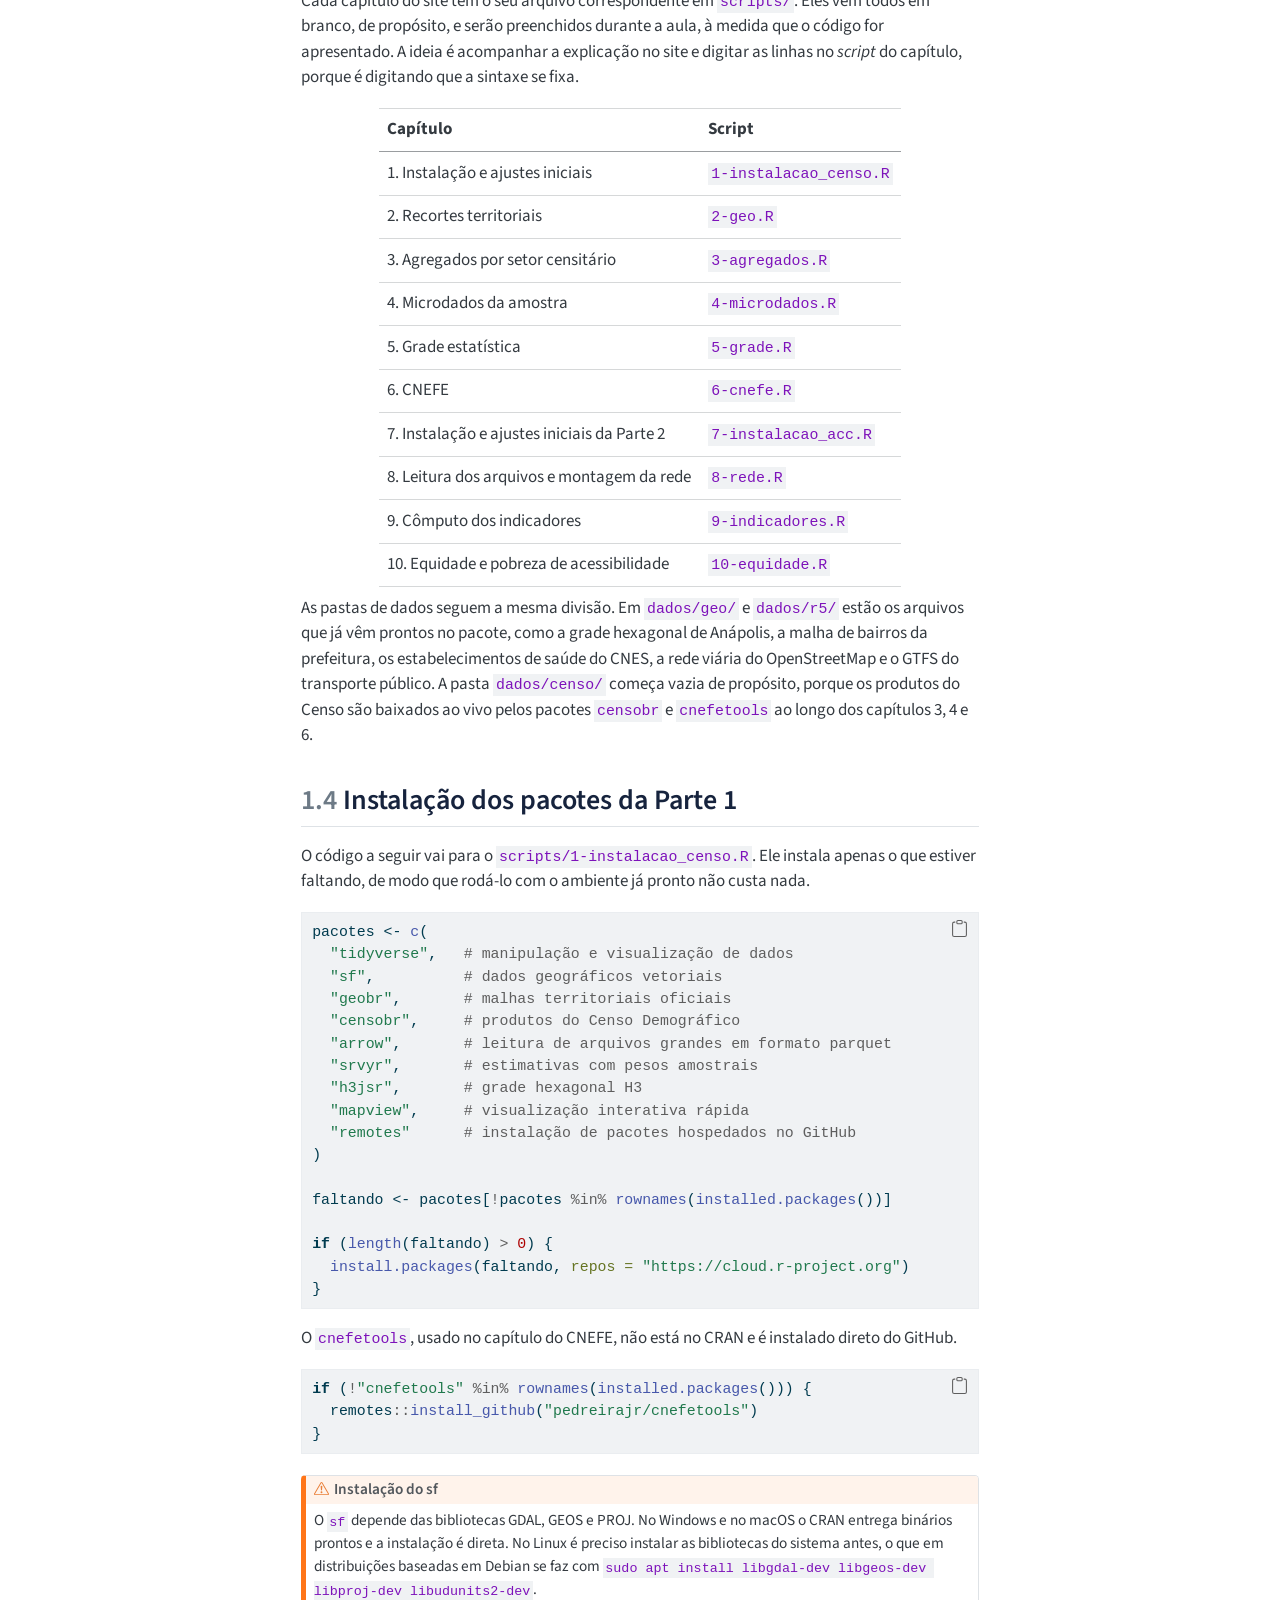
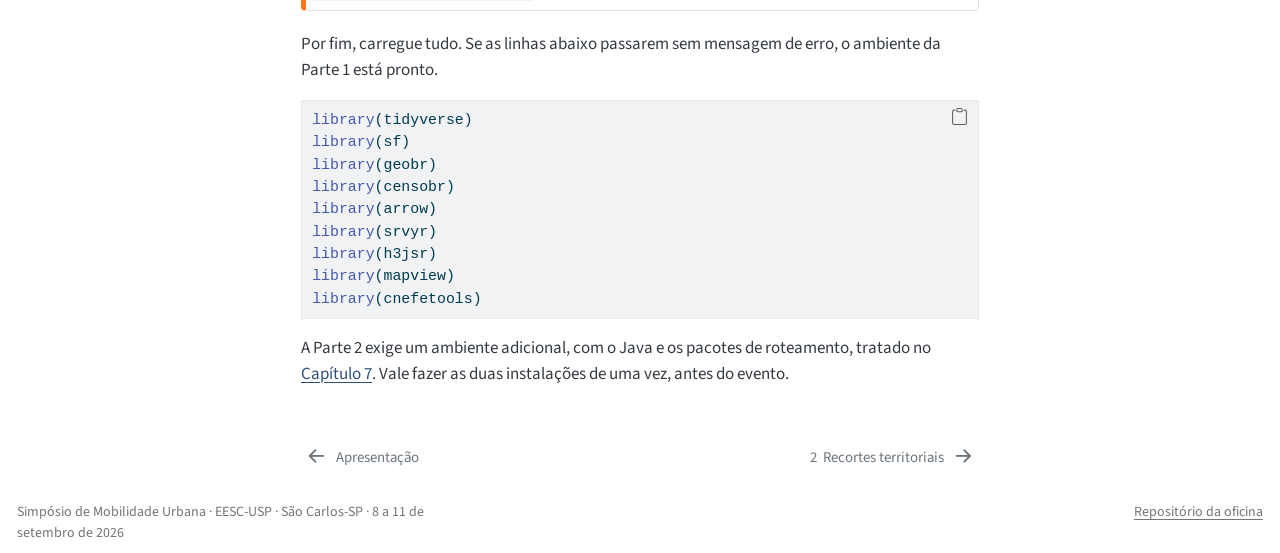
==== commit 969e8962: "atualizacoes diversas" ====
--- a/docs/1-instalacao.html
+++ b/docs/1-instalacao.html
@@ -76,10 +76,14 @@
 <script src="site_libs/quarto-html/tippy.umd.min.js"></script>
 <script src="site_libs/quarto-html/anchor.min.js"></script>
 <link href="site_libs/quarto-html/tippy.css" rel="stylesheet">
-<link href="site_libs/quarto-html/quarto-syntax-highlighting-15634bcf2e68342d4ad2dfa704d543f6.css" rel="stylesheet" id="quarto-text-highlighting-styles">
+<link href="site_libs/quarto-html/quarto-syntax-highlighting-15634bcf2e68342d4ad2dfa704d543f6.css" rel="stylesheet" class="quarto-color-scheme" id="quarto-text-highlighting-styles">
+<link href="site_libs/quarto-html/quarto-syntax-highlighting-dark-0a6b7249c26820e032cb0bd839ff02b1.css" rel="stylesheet" class="quarto-color-scheme quarto-color-alternate" id="quarto-text-highlighting-styles">
+<link href="site_libs/quarto-html/quarto-syntax-highlighting-15634bcf2e68342d4ad2dfa704d543f6.css" rel="stylesheet" class="quarto-color-scheme-extra" id="quarto-text-highlighting-styles">
 <script src="site_libs/bootstrap/bootstrap.min.js"></script>
 <link href="site_libs/bootstrap/bootstrap-icons.css" rel="stylesheet">
-<link href="site_libs/bootstrap/bootstrap-ec8eff129d6f50c8392963982e963180.min.css" rel="stylesheet" append-hash="true" id="quarto-bootstrap" data-mode="light">
+<link href="site_libs/bootstrap/bootstrap-ec8eff129d6f50c8392963982e963180.min.css" rel="stylesheet" append-hash="true" class="quarto-color-scheme" id="quarto-bootstrap" data-mode="light">
+<link href="site_libs/bootstrap/bootstrap-dark-f725026034374060f4de44a7d1da3a6e.min.css" rel="stylesheet" append-hash="true" class="quarto-color-scheme quarto-color-alternate" id="quarto-bootstrap" data-mode="dark">
+<link href="site_libs/bootstrap/bootstrap-ec8eff129d6f50c8392963982e963180.min.css" rel="stylesheet" append-hash="true" class="quarto-color-scheme-extra" id="quarto-bootstrap" data-mode="light">
 <script id="quarto-search-options" type="application/json">{
   "location": "sidebar",
   "copy-button": false,
@@ -118,7 +122,169 @@
 <meta property="og:image:width" content="1703">
 </head>
 
-<body class="nav-sidebar floating quarto-light">
+<body class="nav-sidebar floating quarto-light"><script id="quarto-html-before-body" type="application/javascript">
+    const toggleBodyColorMode = (bsSheetEl) => {
+      const mode = bsSheetEl.getAttribute("data-mode");
+      const bodyEl = window.document.querySelector("body");
+      if (mode === "dark") {
+        bodyEl.classList.add("quarto-dark");
+        bodyEl.classList.remove("quarto-light");
+      } else {
+        bodyEl.classList.add("quarto-light");
+        bodyEl.classList.remove("quarto-dark");
+      }
+    }
+    const toggleBodyColorPrimary = () => {
+      const bsSheetEl = window.document.querySelector("link#quarto-bootstrap:not([rel=disabled-stylesheet])");
+      if (bsSheetEl) {
+        toggleBodyColorMode(bsSheetEl);
+      }
+    }
+    const setColorSchemeToggle = (alternate) => {
+      const toggles = window.document.querySelectorAll('.quarto-color-scheme-toggle');
+      for (let i=0; i < toggles.length; i++) {
+        const toggle = toggles[i];
+        if (toggle) {
+          if (alternate) {
+            toggle.classList.add("alternate");
+          } else {
+            toggle.classList.remove("alternate");
+          }
+        }
+      }
+    };
+    const toggleColorMode = (alternate) => {
+      // Switch the stylesheets
+      const primaryStylesheets = window.document.querySelectorAll('link.quarto-color-scheme:not(.quarto-color-alternate)');
+      const alternateStylesheets = window.document.querySelectorAll('link.quarto-color-scheme.quarto-color-alternate');
+      manageTransitions('#quarto-margin-sidebar .nav-link', false);
+      if (alternate) {
+        // note: dark is layered on light, we don't disable primary!
+        enableStylesheet(alternateStylesheets);
+        for (const sheetNode of alternateStylesheets) {
+          if (sheetNode.id === "quarto-bootstrap") {
+            toggleBodyColorMode(sheetNode);
+          }
+        }
+      } else {
+        disableStylesheet(alternateStylesheets);
+        enableStylesheet(primaryStylesheets)
+        toggleBodyColorPrimary();
+      }
+      manageTransitions('#quarto-margin-sidebar .nav-link', true);
+      // Switch the toggles
+      setColorSchemeToggle(alternate)
+      // Hack to workaround the fact that safari doesn't
+      // properly recolor the scrollbar when toggling (#1455)
+      if (navigator.userAgent.indexOf('Safari') > 0 && navigator.userAgent.indexOf('Chrome') == -1) {
+        manageTransitions("body", false);
+        window.scrollTo(0, 1);
+        setTimeout(() => {
+          window.scrollTo(0, 0);
+          manageTransitions("body", true);
+        }, 40);
+      }
+    }
+    const disableStylesheet = (stylesheets) => {
+      for (let i=0; i < stylesheets.length; i++) {
+        const stylesheet = stylesheets[i];
+        stylesheet.rel = 'disabled-stylesheet';
+      }
+    }
+    const enableStylesheet = (stylesheets) => {
+      for (let i=0; i < stylesheets.length; i++) {
+        const stylesheet = stylesheets[i];
+        if(stylesheet.rel !== 'stylesheet') { // for Chrome, which will still FOUC without this check
+          stylesheet.rel = 'stylesheet';
+        }
+      }
+    }
+    const manageTransitions = (selector, allowTransitions) => {
+      const els = window.document.querySelectorAll(selector);
+      for (let i=0; i < els.length; i++) {
+        const el = els[i];
+        if (allowTransitions) {
+          el.classList.remove('notransition');
+        } else {
+          el.classList.add('notransition');
+        }
+      }
+    }
+    const isFileUrl = () => {
+      return window.location.protocol === 'file:';
+    }
+    const hasAlternateSentinel = () => {
+      let styleSentinel = getColorSchemeSentinel();
+      if (styleSentinel !== null) {
+        return styleSentinel === "alternate";
+      } else {
+        return false;
+      }
+    }
+    const setStyleSentinel = (alternate) => {
+      const value = alternate ? "alternate" : "default";
+      if (!isFileUrl()) {
+        window.localStorage.setItem("quarto-color-scheme", value);
+      } else {
+        localAlternateSentinel = value;
+      }
+    }
+    const getColorSchemeSentinel = () => {
+      if (!isFileUrl()) {
+        const storageValue = window.localStorage.getItem("quarto-color-scheme");
+        return storageValue != null ? storageValue : localAlternateSentinel;
+      } else {
+        return localAlternateSentinel;
+      }
+    }
+    const toggleGiscusIfUsed = (isAlternate, darkModeDefault) => {
+      const baseTheme = document.querySelector('#giscus-base-theme')?.value ?? 'light';
+      const alternateTheme = document.querySelector('#giscus-alt-theme')?.value ?? 'dark';
+      let newTheme = '';
+      if(authorPrefersDark) {
+        newTheme = isAlternate ? baseTheme : alternateTheme;
+      } else {
+        newTheme = isAlternate ? alternateTheme : baseTheme;
+      }
+      const changeGiscusTheme = () => {
+        // From: https://github.com/giscus/giscus/issues/336
+        const sendMessage = (message) => {
+          const iframe = document.querySelector('iframe.giscus-frame');
+          if (!iframe) return;
+          iframe.contentWindow.postMessage({ giscus: message }, 'https://giscus.app');
+        }
+        sendMessage({
+          setConfig: {
+            theme: newTheme
+          }
+        });
+      }
+      const isGiscussLoaded = window.document.querySelector('iframe.giscus-frame') !== null;
+      if (isGiscussLoaded) {
+        changeGiscusTheme();
+      }
+    };
+    const authorPrefersDark = false;
+    const darkModeDefault = authorPrefersDark;
+      document.querySelector('link#quarto-text-highlighting-styles.quarto-color-scheme-extra').rel = 'disabled-stylesheet';
+      document.querySelector('link#quarto-bootstrap.quarto-color-scheme-extra').rel = 'disabled-stylesheet';
+    let localAlternateSentinel = darkModeDefault ? 'alternate' : 'default';
+    // Dark / light mode switch
+    window.quartoToggleColorScheme = () => {
+      // Read the current dark / light value
+      let toAlternate = !hasAlternateSentinel();
+      toggleColorMode(toAlternate);
+      setStyleSentinel(toAlternate);
+      toggleGiscusIfUsed(toAlternate, darkModeDefault);
+      window.dispatchEvent(new Event('resize'));
+    };
+    // Switch to dark mode if need be
+    if (hasAlternateSentinel()) {
+      toggleColorMode(true);
+    } else {
+      toggleColorMode(false);
+    }
+  </script>
 
 <div id="quarto-search-results"></div>
   <header id="quarto-header" class="headroom fixed-top">
@@ -145,6 +311,7 @@
       <a href="./">Dados Censitários e Acessibilidade Urbana em R</a> 
         <div class="sidebar-tools-main">
     <a href="https://github.com/pedreirajr/workshop_censo_acc_smu2026" title="Código fonte" class="quarto-navigation-tool px-1" aria-label="Código fonte"><i class="bi bi-github"></i></a>
+  <a href="" class="quarto-color-scheme-toggle quarto-navigation-tool  px-1" onclick="window.quartoToggleColorScheme(); return false;" title="Alternar modo escuro"><i class="bi"></i></a>
 </div>
     </div>
       </div>
@@ -196,14 +363,14 @@
 </li>
           <li class="sidebar-item">
   <div class="sidebar-item-container"> 
-  <a href="./5-cnefe.html" class="sidebar-item-text sidebar-link">
- <span class="menu-text"><span class="chapter-number">5</span>&nbsp; <span class="chapter-title">CNEFE</span></span></a>
+  <a href="./5-grade-estatistica.html" class="sidebar-item-text sidebar-link">
+ <span class="menu-text"><span class="chapter-number">5</span>&nbsp; <span class="chapter-title">Grade estatística</span></span></a>
   </div>
 </li>
           <li class="sidebar-item">
   <div class="sidebar-item-container"> 
-  <a href="./6-grade-estatistica.html" class="sidebar-item-text sidebar-link">
- <span class="menu-text"><span class="chapter-number">6</span>&nbsp; <span class="chapter-title">Grade estatística</span></span></a>
+  <a href="./6-cnefe.html" class="sidebar-item-text sidebar-link">
+ <span class="menu-text"><span class="chapter-number">6</span>&nbsp; <span class="chapter-title">CNEFE</span></span></a>
   </div>
 </li>
       </ul>
@@ -269,6 +436,7 @@
 <!-- main -->
 <main class="content" id="quarto-document-content">
 
+
 <header id="title-block-header" class="quarto-title-block default"><nav class="quarto-page-breadcrumbs quarto-title-breadcrumbs d-none d-lg-block" aria-label="breadcrumb"><ol class="breadcrumb"><li class="breadcrumb-item"><a href="./1-instalacao.html">PARTE 1: DADOS CENSITÁRIOS</a></li><li class="breadcrumb-item"><a href="./1-instalacao.html"><span class="chapter-number">1</span>&nbsp; <span class="chapter-title">Instalação e ajustes iniciais</span></a></li></ol></nav>
 <div class="quarto-title">
 <h1 class="title"><span class="chapter-number">1</span>&nbsp; <span class="chapter-title">Instalação e ajustes iniciais</span></h1>
@@ -332,8 +500,8 @@
 │   ├── 2-geo.R
 │   ├── 3-agregados.R
 │   ├── 4-microdados.R
-│   ├── 5-cnefe.R
-│   ├── 6-grade.R
+│   ├── 5-grade.R
+│   ├── 6-cnefe.R
 │   ├── 7-instalacao_acc.R
 │   ├── 8-rede.R
 │   ├── 9-indicadores.R
@@ -388,12 +556,12 @@
 <td><code>4-microdados.R</code></td>
 </tr>
 <tr class="odd">
-<td>5. CNEFE</td>
-<td><code>5-cnefe.R</code></td>
+<td>5. Grade estatística</td>
+<td><code>5-grade.R</code></td>
 </tr>
 <tr class="even">
-<td>6. Grade estatística</td>
-<td><code>6-grade.R</code></td>
+<td>6. CNEFE</td>
+<td><code>6-cnefe.R</code></td>
 </tr>
 <tr class="odd">
 <td>7. Instalação e ajustes iniciais da Parte 2</td>
@@ -413,7 +581,7 @@
 </tr>
 </tbody>
 </table>
-<p>As pastas de dados seguem a mesma divisão. Em <code>dados/geo/</code> e <code>dados/r5/</code> estão os arquivos que já vêm prontos no pacote, como a grade hexagonal de Anápolis, a malha de bairros da prefeitura, os estabelecimentos de saúde do CNES, a rede viária do OpenStreetMap e o GTFS do transporte público. A pasta <code>dados/censo/</code> começa vazia de propósito, porque os produtos do Censo são baixados ao vivo pelos pacotes <code>censobr</code> e <code>cnefetools</code> ao longo dos capítulos 3, 4 e 5.</p>
+<p>As pastas de dados seguem a mesma divisão. Em <code>dados/geo/</code> e <code>dados/r5/</code> estão os arquivos que já vêm prontos no pacote, como a grade hexagonal de Anápolis, a malha de bairros da prefeitura, os estabelecimentos de saúde do CNES, a rede viária do OpenStreetMap e o GTFS do transporte público. A pasta <code>dados/censo/</code> começa vazia de propósito, porque os produtos do Censo são baixados ao vivo pelos pacotes <code>censobr</code> e <code>cnefetools</code> ao longo dos capítulos 3, 4 e 6.</p>
 </section>
 <section id="instalação-dos-pacotes-da-parte-1" class="level2" data-number="1.4">
 <h2 data-number="1.4" class="anchored" data-anchor-id="instalação-dos-pacotes-da-parte-1"><span class="header-section-number">1.4</span> Instalação dos pacotes da Parte 1</h2>
@@ -476,6 +644,19 @@
 </main> <!-- /main -->
 <script id="quarto-html-after-body" type="application/javascript">
   window.document.addEventListener("DOMContentLoaded", function (event) {
+    // Ensure there is a toggle, if there isn't float one in the top right
+    if (window.document.querySelector('.quarto-color-scheme-toggle') === null) {
+      const a = window.document.createElement('a');
+      a.classList.add('top-right');
+      a.classList.add('quarto-color-scheme-toggle');
+      a.href = "";
+      a.onclick = function() { try { window.quartoToggleColorScheme(); } catch {} return false; };
+      const i = window.document.createElement("i");
+      i.classList.add('bi');
+      a.appendChild(i);
+      window.document.body.appendChild(a);
+    }
+    setColorSchemeToggle(hasAlternateSentinel())
     const icon = "";
     const anchorJS = new window.AnchorJS();
     anchorJS.options = {
--- a/docs/site_libs/quarto-html/quarto-syntax-highlighting-dark-0a6b7249c26820e032cb0bd839ff02b1.css
+++ b/docs/site_libs/quarto-html/quarto-syntax-highlighting-dark-0a6b7249c26820e032cb0bd839ff02b1.css
@@ -0,0 +1,219 @@
+/* quarto syntax highlight colors */
+:root {
+  --quarto-hl-al-color: #f07178;
+  --quarto-hl-an-color: #d4d0ab;
+  --quarto-hl-at-color: #00e0e0;
+  --quarto-hl-bn-color: #d4d0ab;
+  --quarto-hl-bu-color: #abe338;
+  --quarto-hl-ch-color: #abe338;
+  --quarto-hl-co-color: #f8f8f2;
+  --quarto-hl-cv-color: #ffd700;
+  --quarto-hl-cn-color: #ffd700;
+  --quarto-hl-cf-color: #ffa07a;
+  --quarto-hl-dt-color: #ffa07a;
+  --quarto-hl-dv-color: #d4d0ab;
+  --quarto-hl-do-color: #f8f8f2;
+  --quarto-hl-er-color: #f07178;
+  --quarto-hl-ex-color: #00e0e0;
+  --quarto-hl-fl-color: #d4d0ab;
+  --quarto-hl-fu-color: #ffa07a;
+  --quarto-hl-im-color: #abe338;
+  --quarto-hl-in-color: #d4d0ab;
+  --quarto-hl-kw-color: #ffa07a;
+  --quarto-hl-op-color: #ffa07a;
+  --quarto-hl-ot-color: #00e0e0;
+  --quarto-hl-pp-color: #dcc6e0;
+  --quarto-hl-re-color: #00e0e0;
+  --quarto-hl-sc-color: #abe338;
+  --quarto-hl-ss-color: #abe338;
+  --quarto-hl-st-color: #abe338;
+  --quarto-hl-va-color: #00e0e0;
+  --quarto-hl-vs-color: #abe338;
+  --quarto-hl-wa-color: #dcc6e0;
+}
+
+/* other quarto variables */
+:root {
+  --quarto-font-monospace: SFMono-Regular, Menlo, Monaco, Consolas, "Liberation Mono", "Courier New", monospace;
+}
+
+/* syntax highlight based on Pandoc's rules */
+pre > code.sourceCode > span {
+  color: #f8f8f2;
+}
+
+code.sourceCode > span {
+  color: #f8f8f2;
+}
+
+div.sourceCode,
+div.sourceCode pre.sourceCode {
+  color: #f8f8f2;
+}
+
+/* Normal */
+code span {
+  color: #f8f8f2;
+}
+
+/* Alert */
+code span.al {
+  color: #f07178;
+}
+
+/* Annotation */
+code span.an {
+  color: #d4d0ab;
+}
+
+/* Attribute */
+code span.at {
+  color: #00e0e0;
+}
+
+/* BaseN */
+code span.bn {
+  color: #d4d0ab;
+}
+
+/* BuiltIn */
+code span.bu {
+  color: #abe338;
+}
+
+/* ControlFlow */
+code span.cf {
+  font-weight: bold;
+  color: #ffa07a;
+}
+
+/* Char */
+code span.ch {
+  color: #abe338;
+}
+
+/* Constant */
+code span.cn {
+  color: #ffd700;
+}
+
+/* Comment */
+code span.co {
+  font-style: italic;
+  color: #f8f8f2;
+}
+
+/* CommentVar */
+code span.cv {
+  color: #ffd700;
+}
+
+/* Documentation */
+code span.do {
+  color: #f8f8f2;
+}
+
+/* DataType */
+code span.dt {
+  color: #ffa07a;
+}
+
+/* DecVal */
+code span.dv {
+  color: #d4d0ab;
+}
+
+/* Error */
+code span.er {
+  color: #f07178;
+  text-decoration: underline;
+}
+
+/* Extension */
+code span.ex {
+  font-weight: bold;
+  color: #00e0e0;
+}
+
+/* Float */
+code span.fl {
+  color: #d4d0ab;
+}
+
+/* Function */
+code span.fu {
+  color: #ffa07a;
+}
+
+/* Import */
+code span.im {
+  color: #abe338;
+}
+
+/* Information */
+code span.in {
+  color: #d4d0ab;
+}
+
+/* Keyword */
+code span.kw {
+  font-weight: bold;
+  color: #ffa07a;
+}
+
+/* Operator */
+code span.op {
+  color: #ffa07a;
+}
+
+/* Other */
+code span.ot {
+  color: #00e0e0;
+}
+
+/* Preprocessor */
+code span.pp {
+  color: #dcc6e0;
+}
+
+/* RegionMarker */
+code span.re {
+  background-color: #f8f8f2;
+  color: #00e0e0;
+}
+
+/* SpecialChar */
+code span.sc {
+  color: #abe338;
+}
+
+/* SpecialString */
+code span.ss {
+  color: #abe338;
+}
+
+/* String */
+code span.st {
+  color: #abe338;
+}
+
+/* Variable */
+code span.va {
+  color: #00e0e0;
+}
+
+/* VerbatimString */
+code span.vs {
+  color: #abe338;
+}
+
+/* Warning */
+code span.wa {
+  color: #dcc6e0;
+}
+
+.prevent-inlining {
+  content: "</";
+}
+
+/*# sourceMappingURL=175367c052bafc98bd680af3479823f0.css.map */
--- a/docs/custom.css
+++ b/docs/custom.css
@@ -3,6 +3,7 @@
    Derivada da identidade visual do Simpósio de Mobilidade Urbana
    ======================================== */
 
+/* Cores fixas da identidade do evento */
 :root {
   --smu-azul: #16233d;
   --smu-azul-claro: #2f4f7a;
@@ -10,16 +11,36 @@
   --smu-cinza: #6b7280;
 }
 
+/* Papéis de cor no tema claro. O tema escuro redefine só estes,
+   logo abaixo, de modo que nenhuma regra precisa ser duplicada. */
+:root {
+  --smu-titulo: var(--smu-azul);
+  --smu-link: var(--smu-azul-claro);
+  --smu-realce: var(--smu-dourado);
+  --smu-borda-cartao: rgba(22, 35, 61, 0.15);
+  --smu-fundo-cartao: rgba(22, 35, 61, 0.02);
+}
+
+/* Tema escuro. O Quarto marca o body com .quarto-dark quando o leitor
+   troca no botão da barra de navegação. */
+body.quarto-dark {
+  --smu-titulo: #cdd8e8;
+  --smu-link: #8fb3e0;
+  --smu-realce: #e2b155;
+  --smu-borda-cartao: rgba(205, 216, 232, 0.22);
+  --smu-fundo-cartao: rgba(205, 216, 232, 0.05);
+}
+
 a {
-  color: var(--smu-azul-claro);
+  color: var(--smu-link);
 }
 
 a:hover {
-  color: var(--smu-dourado);
+  color: var(--smu-realce);
 }
 
 h1, h2, h3, h4 {
-  color: var(--smu-azul);
+  color: var(--smu-titulo);
 }
 
 /* ========================================
@@ -172,7 +193,7 @@
   font-size: 1.3em;
   line-height: 1.5;
   font-style: italic;
-  border-left: 4px solid var(--smu-dourado);
+  border-left: 4px solid var(--smu-realce);
   margin: 1.8em 0;
   padding: 0.3em 0 0.3em 1.3em;
 }
@@ -202,11 +223,11 @@
 
 .instrutor {
   flex: 1 1 260px;
-  border: 1px solid rgba(22, 35, 61, 0.15);
-  border-top: 3px solid var(--smu-dourado);
+  border: 1px solid var(--smu-borda-cartao);
+  border-top: 3px solid var(--smu-realce);
   border-radius: 4px;
   padding: 1em 1.2em;
-  background: rgba(22, 35, 61, 0.02);
+  background: var(--smu-fundo-cartao);
 }
 
 .instrutor h3 {
